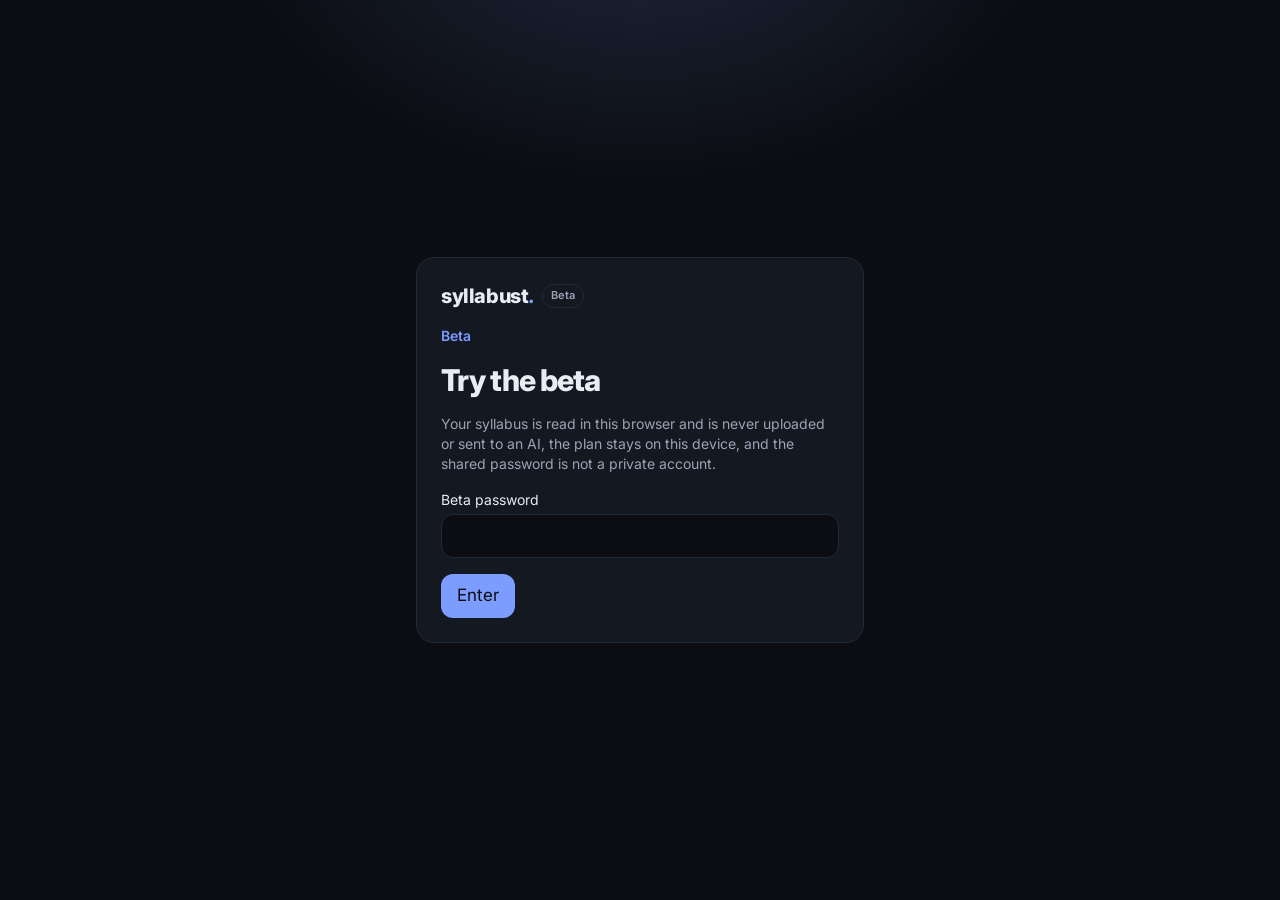
==== 404/index.html @ 686ffa6e "Publish the Syllabust closed beta static site for GitHub Pages. Co-authored-by: harrison <dharrisons" ====
<!DOCTYPE html><!--3p3TOF_spomkf5GnfITdK--><html lang="en"><head><meta charSet="utf-8"/><meta name="viewport" content="width=device-width, initial-scale=1"/><link rel="stylesheet" href="/_next/static/css/a7d17fdd803b7502.css" data-precedence="next"/><link rel="preload" as="script" fetchPriority="low" href="/_next/static/chunks/webpack-6605fc8e4b605589.js"/><script src="/_next/static/chunks/4bd1b696-c023c6e3521b1417.js" async=""></script><script src="/_next/static/chunks/255-0e5ac6cd71b0e266.js" async=""></script><script src="/_next/static/chunks/main-app-c542208b38217857.js" async=""></script><script src="/_next/static/chunks/909-d71f32b4d3955097.js" async=""></script><script src="/_next/static/chunks/619-ba102abea3e3d0e4.js" async=""></script><script src="/_next/static/chunks/app/layout-72de3bd70be0d8cb.js" async=""></script><meta name="robots" content="noindex"/><meta name="theme-color" content="#0b0d12"/><title>Syllabust</title><meta name="description" content="Your syllabus, without the overwhelm. Deadlines, study blocks, and office hours in one calm calendar."/><meta name="application-name" content="Syllabust"/><link rel="manifest" href="/manifest.webmanifest"/><meta name="robots" content="noindex, nofollow"/><meta name="mobile-web-app-capable" content="yes"/><meta name="apple-mobile-web-app-title" content="Syllabust"/><meta name="apple-mobile-web-app-status-bar-style" content="black-translucent"/><link rel="icon" href="/favicon.svg"/><link rel="apple-touch-icon" href="/icon-192.png"/><script src="/_next/static/chunks/polyfills-42372ed130431b0a.js" noModule=""></script></head><body class="antialiased"><div hidden=""><!--$--><!--/$--></div><div class="wrap py-16 text-muted">Loading…</div><script src="/_next/static/chunks/webpack-6605fc8e4b605589.js" id="_R_" async=""></script><script>(self.__next_f=self.__next_f||[]).push([0])</script><script>self.__next_f.push([1,"1:\"$Sreact.fragment\"\n2:I[7908,[\"909\",\"static/chunks/909-d71f32b4d3955097.js\",\"619\",\"static/chunks/619-ba102abea3e3d0e4.js\",\"177\",\"static/chunks/app/layout-72de3bd70be0d8cb.js\"],\"Gate\"]\n3:I[4348,[\"909\",\"static/chunks/909-d71f32b4d3955097.js\",\"619\",\"static/chunks/619-ba102abea3e3d0e4.js\",\"177\",\"static/chunks/app/layout-72de3bd70be0d8cb.js\"],\"Shell\"]\n4:I[9766,[],\"\"]\n5:I[8924,[],\"\"]\n6:I[717,[\"909\",\"static/chunks/909-d71f32b4d3955097.js\",\"619\",\"static/chunks/619-ba102abea3e3d0e4.js\",\"177\",\"static/chunks/app/layout-72de3bd70be0d8cb.js\"],\"ServiceWorker\"]\n7:I[4431,[],\"OutletBoundary\"]\n9:I[5278,[],\"AsyncMetadataOutlet\"]\nb:I[4431,[],\"ViewportBoundary\"]\nd:I[4431,[],\"MetadataBoundary\"]\ne:\"$Sreact.suspense\"\n10:I[7150,[],\"\"]\n:HL[\"/_next/static/css/a7d17fdd803b7502.css\",\"style\"]\n"])</script><script>self.__next_f.push([1,"0:{\"P\":null,\"b\":\"3p3TOF-spomkf5GnfITdK\",\"p\":\"\",\"c\":[\"\",\"_not-found\",\"\"],\"i\":false,\"f\":[[[\"\",{\"children\":[\"/_not-found\",{\"children\":[\"__PAGE__\",{}]}]},\"$undefined\",\"$undefined\",true],[\"\",[\"$\",\"$1\",\"c\",{\"children\":[[[\"$\",\"link\",\"0\",{\"rel\":\"stylesheet\",\"href\":\"/_next/static/css/a7d17fdd803b7502.css\",\"precedence\":\"next\",\"crossOrigin\":\"$undefined\",\"nonce\":\"$undefined\"}]],[\"$\",\"html\",null,{\"lang\":\"en\",\"children\":[\"$\",\"body\",null,{\"className\":\"antialiased\",\"children\":[[\"$\",\"$L2\",null,{\"children\":[\"$\",\"$L3\",null,{\"children\":[\"$\",\"$L4\",null,{\"parallelRouterKey\":\"children\",\"error\":\"$undefined\",\"errorStyles\":\"$undefined\",\"errorScripts\":\"$undefined\",\"template\":[\"$\",\"$L5\",null,{}],\"templateStyles\":\"$undefined\",\"templateScripts\":\"$undefined\",\"notFound\":\"$undefined\",\"forbidden\":\"$undefined\",\"unauthorized\":\"$undefined\"}]}]}],[\"$\",\"$L6\",null,{}]]}]}]]}],{\"children\":[\"/_not-found\",[\"$\",\"$1\",\"c\",{\"children\":[null,[\"$\",\"$L4\",null,{\"parallelRouterKey\":\"children\",\"error\":\"$undefined\",\"errorStyles\":\"$undefined\",\"errorScripts\":\"$undefined\",\"template\":[\"$\",\"$L5\",null,{}],\"templateStyles\":\"$undefined\",\"templateScripts\":\"$undefined\",\"notFound\":\"$undefined\",\"forbidden\":\"$undefined\",\"unauthorized\":\"$undefined\"}]]}],{\"children\":[\"__PAGE__\",[\"$\",\"$1\",\"c\",{\"children\":[[[\"$\",\"title\",null,{\"children\":\"404: This page could not be found.\"}],[\"$\",\"div\",null,{\"style\":{\"fontFamily\":\"system-ui,\\\"Segoe UI\\\",Roboto,Helvetica,Arial,sans-serif,\\\"Apple Color Emoji\\\",\\\"Segoe UI Emoji\\\"\",\"height\":\"100vh\",\"textAlign\":\"center\",\"display\":\"flex\",\"flexDirection\":\"column\",\"alignItems\":\"center\",\"justifyContent\":\"center\"},\"children\":[\"$\",\"div\",null,{\"children\":[[\"$\",\"style\",null,{\"dangerouslySetInnerHTML\":{\"__html\":\"body{color:#000;background:#fff;margin:0}.next-error-h1{border-right:1px solid rgba(0,0,0,.3)}@media (prefers-color-scheme:dark){body{color:#fff;background:#000}.next-error-h1{border-right:1px solid rgba(255,255,255,.3)}}\"}}],[\"$\",\"h1\",null,{\"className\":\"next-error-h1\",\"style\":{\"display\":\"inline-block\",\"margin\":\"0 20px 0 0\",\"padding\":\"0 23px 0 0\",\"fontSize\":24,\"fontWeight\":500,\"verticalAlign\":\"top\",\"lineHeight\":\"49px\"},\"children\":404}],[\"$\",\"div\",null,{\"style\":{\"display\":\"inline-block\"},\"children\":[\"$\",\"h2\",null,{\"style\":{\"fontSize\":14,\"fontWeight\":400,\"lineHeight\":\"49px\",\"margin\":0},\"children\":\"This page could not be found.\"}]}]]}]}]],null,[\"$\",\"$L7\",null,{\"children\":[\"$L8\",[\"$\",\"$L9\",null,{\"promise\":\"$@a\"}]]}]]}],{},null,false]},null,false]},null,false],[\"$\",\"$1\",\"h\",{\"children\":[[\"$\",\"meta\",null,{\"name\":\"robots\",\"content\":\"noindex\"}],[[\"$\",\"$Lb\",null,{\"children\":\"$Lc\"}],null],[\"$\",\"$Ld\",null,{\"children\":[\"$\",\"div\",null,{\"hidden\":true,\"children\":[\"$\",\"$e\",null,{\"fallback\":null,\"children\":\"$Lf\"}]}]}]]}],false]],\"m\":\"$undefined\",\"G\":[\"$10\",[]],\"s\":false,\"S\":true}\n"])</script><script>self.__next_f.push([1,"c:[[\"$\",\"meta\",\"0\",{\"charSet\":\"utf-8\"}],[\"$\",\"meta\",\"1\",{\"name\":\"viewport\",\"content\":\"width=device-width, initial-scale=1\"}],[\"$\",\"meta\",\"2\",{\"name\":\"theme-color\",\"content\":\"#0b0d12\"}]]\n8:null\n"])</script><script>self.__next_f.push([1,"11:I[622,[],\"IconMark\"]\n"])</script><script>self.__next_f.push([1,"a:{\"metadata\":[[\"$\",\"title\",\"0\",{\"children\":\"Syllabust\"}],[\"$\",\"meta\",\"1\",{\"name\":\"description\",\"content\":\"Your syllabus, without the overwhelm. Deadlines, study blocks, and office hours in one calm calendar.\"}],[\"$\",\"meta\",\"2\",{\"name\":\"application-name\",\"content\":\"Syllabust\"}],[\"$\",\"link\",\"3\",{\"rel\":\"manifest\",\"href\":\"/manifest.webmanifest\",\"crossOrigin\":\"$undefined\"}],[\"$\",\"meta\",\"4\",{\"name\":\"robots\",\"content\":\"noindex, nofollow\"}],[\"$\",\"meta\",\"5\",{\"name\":\"mobile-web-app-capable\",\"content\":\"yes\"}],[\"$\",\"meta\",\"6\",{\"name\":\"apple-mobile-web-app-title\",\"content\":\"Syllabust\"}],[\"$\",\"meta\",\"7\",{\"name\":\"apple-mobile-web-app-status-bar-style\",\"content\":\"black-translucent\"}],[\"$\",\"link\",\"8\",{\"rel\":\"icon\",\"href\":\"/favicon.svg\"}],[\"$\",\"link\",\"9\",{\"rel\":\"apple-touch-icon\",\"href\":\"/icon-192.png\"}],[\"$\",\"$L11\",\"10\",{}]],\"error\":null,\"digest\":\"$undefined\"}\n"])</script><script>self.__next_f.push([1,"f:\"$a:metadata\"\n"])</script></body></html>
---- _next/static/css/a7d17fdd803b7502.css ----
/*! tailwindcss v4.3.5 | MIT License | https://tailwindcss.com */@import "https://fonts.googleapis.com/css2?family=Inter:wght@400;500;600;700;800&display=swap";@layer properties{@supports (((-webkit-hyphens:none)) and (not (margin-trim:block))) or ((-moz-orient:inline) and (not (color:rgb(from red r g b)))){*,::backdrop,:after,:before{--tw-translate-x:0;--tw-translate-y:0;--tw-translate-z:0;--tw-rotate-x:initial;--tw-rotate-y:initial;--tw-rotate-z:initial;--tw-skew-x:initial;--tw-skew-y:initial;--tw-space-y-reverse:0;--tw-border-style:solid;--tw-leading:initial;--tw-font-weight:initial;--tw-tracking:initial;--tw-shadow:0 0 #0000;--tw-shadow-color:initial;--tw-shadow-alpha:100%;--tw-inset-shadow:0 0 #0000;--tw-inset-shadow-color:initial;--tw-inset-shadow-alpha:100%;--tw-ring-color:initial;--tw-ring-shadow:0 0 #0000;--tw-inset-ring-color:initial;--tw-inset-ring-shadow:0 0 #0000;--tw-ring-inset:initial;--tw-ring-offset-width:0px;--tw-ring-offset-color:#fff;--tw-ring-offset-shadow:0 0 #0000;--tw-outline-style:solid;--tw-backdrop-blur:initial;--tw-backdrop-brightness:initial;--tw-backdrop-contrast:initial;--tw-backdrop-grayscale:initial;--tw-backdrop-hue-rotate:initial;--tw-backdrop-invert:initial;--tw-backdrop-opacity:initial;--tw-backdrop-saturate:initial;--tw-backdrop-sepia:initial}}}@layer theme{:host,:root{--font-sans:Inter,system-ui,sans-serif;--font-mono:ui-monospace,SFMono-Regular,Menlo,Monaco,Consolas,"Liberation Mono","Courier New",monospace;--color-red-200:oklch(88.5% .062 18.334);--color-red-300:oklch(80.8% .114 19.571);--color-black:#000;--color-white:#fff;--spacing:.25rem;--container-md:28rem;--container-xl:36rem;--text-xs:.75rem;--text-xs--line-height:calc(1 / .75);--text-sm:.875rem;--text-sm--line-height:calc(1.25 / .875);--text-base:1rem;--text-base--line-height:calc(1.5 / 1);--text-lg:1.125rem;--text-lg--line-height:calc(1.75 / 1.125);--text-xl:1.25rem;--text-xl--line-height:calc(1.75 / 1.25);--text-2xl:1.5rem;--text-2xl--line-height:calc(2 / 1.5);--text-3xl:1.875rem;--text-3xl--line-height:calc(2.25 / 1.875);--font-weight-medium:500;--font-weight-semibold:600;--font-weight-bold:700;--font-weight-extrabold:800;--tracking-tight:-.025em;--tracking-wide:.025em;--leading-tight:1.25;--radius-md:.375rem;--radius-lg:.5rem;--radius-xl:.75rem;--default-transition-duration:.15s;--default-transition-timing-function:cubic-bezier(.4,0,.2,1);--default-font-family:var(--font-sans);--default-mono-font-family:var(--font-mono);--color-bg:#0b0d12;--color-panel:#141821;--color-line:#232a36;--color-foreground:#e8ecf3;--color-muted:#9aa4b5;--color-accent:#7c9cff;--color-accent-hover:#97b0ff;--color-light:#f6f7fb;--color-ink:#111}}@layer base{*,::backdrop,:after,:before{box-sizing:border-box;border:0 solid;margin:0;padding:0}::file-selector-button{box-sizing:border-box;border:0 solid;margin:0;padding:0}:host,html{-webkit-text-size-adjust:100%;tab-size:4;line-height:1.5;font-family:var(--default-font-family,-apple-system,BlinkMacSystemFont,"Segoe UI",Roboto,"Helvetica Neue","Noto Sans",Arial,sans-serif,"Apple Color Emoji","Segoe UI Emoji","Segoe UI Symbol","Noto Color Emoji");font-feature-settings:var(--default-font-feature-settings,normal);font-variation-settings:var(--default-font-variation-settings,normal);-webkit-tap-highlight-color:transparent}hr{height:0;color:inherit;border-top-width:1px}abbr:where([title]){-webkit-text-decoration:underline dotted;text-decoration:underline dotted}h1,h2,h3,h4,h5,h6{font-size:inherit;font-weight:inherit}a{-webkit-text-decoration:inherit;text-decoration:inherit}b,strong{font-weight:bolder}code,kbd,pre,samp{font-family:var(--default-mono-font-family,ui-monospace,SFMono-Regular,Menlo,Monaco,Consolas,"Liberation Mono","Courier New",monospace);font-feature-settings:var(--default-mono-font-feature-settings,normal);font-variation-settings:var(--default-mono-font-variation-settings,normal);font-size:1em}small{font-size:80%}sub,sup{vertical-align:baseline;font-size:75%;line-height:0;position:relative}sub{bottom:-.25em}sup{top:-.5em}table{text-indent:0;border-color:inherit;border-collapse:collapse}:-moz-focusring:where(:not(iframe)){outline:auto}progress{vertical-align:baseline}summary{display:list-item}menu,ol,ul{list-style:none}audio,canvas,embed,iframe,img,object,svg,video{vertical-align:middle;display:block}img,video{max-width:100%;height:auto}button,input,optgroup,select,textarea{font:inherit;font-feature-settings:inherit;font-variation-settings:inherit;letter-spacing:inherit;color:inherit;opacity:1;background-color:#0000;border-radius:0}::file-selector-button{font:inherit;font-feature-settings:inherit;font-variation-settings:inherit;letter-spacing:inherit;color:inherit;opacity:1;background-color:#0000;border-radius:0}:where(select:is([multiple],[size])) optgroup{font-weight:bolder}:where(select:is([multiple],[size])) optgroup option{padding-inline-start:20px}::file-selector-button{margin-inline-end:4px}::placeholder{opacity:1}@supports (not ((-webkit-appearance:-apple-pay-button))) or (contain-intrinsic-size:1px){::placeholder{color:currentColor}@supports (color:color-mix(in lab,red,red)){::placeholder{color:color-mix(in oklab,currentcolor 50%,transparent)}}}textarea{resize:vertical}::-webkit-search-decoration{-webkit-appearance:none}::-webkit-date-and-time-value{min-height:1lh;text-align:inherit}::-webkit-datetime-edit{display:inline-flex}::-webkit-datetime-edit-fields-wrapper{padding:0}::-webkit-datetime-edit,::-webkit-datetime-edit-year-field{padding-block:0}::-webkit-datetime-edit-day-field,::-webkit-datetime-edit-month-field{padding-block:0}::-webkit-datetime-edit-hour-field,::-webkit-datetime-edit-minute-field{padding-block:0}::-webkit-datetime-edit-millisecond-field,::-webkit-datetime-edit-second-field{padding-block:0}::-webkit-datetime-edit-meridiem-field{padding-block:0}::-webkit-calendar-picker-indicator{line-height:1}:-moz-ui-invalid{box-shadow:none}button,input:where([type=button],[type=reset],[type=submit]){appearance:button}::file-selector-button{appearance:button}::-webkit-inner-spin-button,::-webkit-outer-spin-button{height:auto}[hidden]:where(:not([hidden=until-found])){display:none!important}body>*{z-index:1;position:relative}a{color:inherit}}@layer components;@layer utilities{.pointer-events-none{pointer-events:none}.sr-only{clip-path:inset(50%);white-space:nowrap;border-width:0;width:1px;height:1px;margin:-1px;padding:0;overflow:hidden}.absolute,.sr-only{position:absolute}.fixed{position:fixed}.relative{position:relative}.inset-0{inset:0}.inset-x-0{inset-inline:0}.inset-x-1{inset-inline:var(--spacing)}.top-1\/2{top:50%}.bottom-0{bottom:0}.left-1\/2{left:50%}.z-30{z-index:30}.z-40{z-index:40}.z-50{z-index:50}.mx-auto{margin-inline:auto}.mt-1{margin-top:var(--spacing)}.mt-2{margin-top:calc(var(--spacing) * 2)}.mt-3{margin-top:calc(var(--spacing) * 3)}.mt-4{margin-top:calc(var(--spacing) * 4)}.mt-5{margin-top:calc(var(--spacing) * 5)}.mt-8{margin-top:calc(var(--spacing) * 8)}.mt-14{margin-top:calc(var(--spacing) * 14)}.mb-1{margin-bottom:var(--spacing)}.mb-1\.5{margin-bottom:calc(var(--spacing) * 1.5)}.mb-3{margin-bottom:calc(var(--spacing) * 3)}.mb-6{margin-bottom:calc(var(--spacing) * 6)}.ml-auto{margin-left:auto}.block{display:block}.contents{display:contents}.flex{display:flex}.grid{display:grid}.hidden{display:none}.inline-block{display:inline-block}.inline-flex{display:inline-flex}.table{display:table}.h-1\.5{height:calc(var(--spacing) * 1.5)}.h-2\.5{height:calc(var(--spacing) * 2.5)}.h-5{height:calc(var(--spacing) * 5)}.h-6{height:calc(var(--spacing) * 6)}.h-9{height:calc(var(--spacing) * 9)}.h-10{height:calc(var(--spacing) * 10)}.h-11{height:calc(var(--spacing) * 11)}.h-12{height:calc(var(--spacing) * 12)}.h-64{height:calc(var(--spacing) * 64)}.min-h-16{min-height:calc(var(--spacing) * 16)}.min-h-28{min-height:calc(var(--spacing) * 28)}.min-h-screen{min-height:100vh}.w-1\.5{width:calc(var(--spacing) * 1.5)}.w-2\.5{width:calc(var(--spacing) * 2.5)}.w-5{width:calc(var(--spacing) * 5)}.w-10{width:calc(var(--spacing) * 10)}.w-11{width:calc(var(--spacing) * 11)}.w-\[min\(520px\,calc\(100\%-32px\)\)\]{width:min(520px,100% - 32px)}.w-full{width:100%}.max-w-\[620px\]{max-width:620px}.max-w-\[820px\]{max-width:820px}.max-w-md{max-width:var(--container-md)}.max-w-xl{max-width:var(--container-xl)}.min-w-0{min-width:0}.min-w-36{min-width:calc(var(--spacing) * 36)}.min-w-\[140px\]{min-width:140px}.min-w-\[150px\]{min-width:150px}.flex-1{flex:1}.shrink-0{flex-shrink:0}.-translate-x-1\/2{--tw-translate-x:calc(calc(1 / 2 * 100%) * -1)}.-translate-x-1\/2,.translate-x-0\.5{translate:var(--tw-translate-x) var(--tw-translate-y)}.translate-x-0\.5{--tw-translate-x:calc(var(--spacing) * .5)}.-translate-y-1\/2{--tw-translate-y:calc(calc(1 / 2 * 100%) * -1);translate:var(--tw-translate-x) var(--tw-translate-y)}.transform{transform:var(--tw-rotate-x, ) var(--tw-rotate-y, ) var(--tw-rotate-z, ) var(--tw-skew-x, ) var(--tw-skew-y, )}.cursor-pointer{cursor:pointer}.list-disc{list-style-type:disc}.grid-cols-2{grid-template-columns:repeat(2,minmax(0,1fr))}.grid-cols-4{grid-template-columns:repeat(4,minmax(0,1fr))}.grid-cols-7{grid-template-columns:repeat(7,minmax(0,1fr))}.flex-col{flex-direction:column}.flex-wrap{flex-wrap:wrap}.items-center{align-items:center}.items-end{align-items:flex-end}.items-start{align-items:flex-start}.justify-between{justify-content:space-between}.justify-center{justify-content:center}.gap-1{gap:var(--spacing)}.gap-1\.5{gap:calc(var(--spacing) * 1.5)}.gap-2{gap:calc(var(--spacing) * 2)}.gap-3{gap:calc(var(--spacing) * 3)}.gap-4{gap:calc(var(--spacing) * 4)}.gap-6{gap:calc(var(--spacing) * 6)}:where(.space-y-1>:not(:last-child)){--tw-space-y-reverse:0;margin-block-start:calc(var(--spacing) * var(--tw-space-y-reverse));margin-block-end:calc(var(--spacing) * calc(1 - var(--tw-space-y-reverse)))}:where(.space-y-2>:not(:last-child)){--tw-space-y-reverse:0;margin-block-start:calc(calc(var(--spacing) * 2) * var(--tw-space-y-reverse));margin-block-end:calc(calc(var(--spacing) * 2) * calc(1 - var(--tw-space-y-reverse)))}:where(.space-y-3>:not(:last-child)){--tw-space-y-reverse:0;margin-block-start:calc(calc(var(--spacing) * 3) * var(--tw-space-y-reverse));margin-block-end:calc(calc(var(--spacing) * 3) * calc(1 - var(--tw-space-y-reverse)))}:where(.space-y-4>:not(:last-child)){--tw-space-y-reverse:0;margin-block-start:calc(calc(var(--spacing) * 4) * var(--tw-space-y-reverse));margin-block-end:calc(calc(var(--spacing) * 4) * calc(1 - var(--tw-space-y-reverse)))}:where(.space-y-5>:not(:last-child)){--tw-space-y-reverse:0;margin-block-start:calc(calc(var(--spacing) * 5) * var(--tw-space-y-reverse));margin-block-end:calc(calc(var(--spacing) * 5) * calc(1 - var(--tw-space-y-reverse)))}.truncate{text-overflow:ellipsis;white-space:nowrap}.overflow-hidden,.truncate{overflow:hidden}.overflow-x-auto{overflow-x:auto}.rounded{border-radius:.25rem}.rounded-\[18px\]{border-radius:18px}.rounded-full{border-radius:2147483647px}.rounded-lg{border-radius:var(--radius-lg)}.rounded-md{border-radius:var(--radius-md)}.rounded-xl{border-radius:var(--radius-xl)}.border{border-style:var(--tw-border-style);border-width:1px}.border-t{border-top-style:var(--tw-border-style);border-top-width:1px}.border-dashed{--tw-border-style:dashed;border-style:dashed}.border-accent{border-color:var(--color-accent)}.border-accent\/30{border-color:#7c9cff4d}@supports (color:color-mix(in lab,red,red)){.border-accent\/30{border-color:color-mix(in oklab,var(--color-accent) 30%,transparent)}}.border-accent\/40{border-color:#7c9cff66}@supports (color:color-mix(in lab,red,red)){.border-accent\/40{border-color:color-mix(in oklab,var(--color-accent) 40%,transparent)}}.border-ink{border-color:var(--color-ink)}.border-ink\/15{border-color:#11111126}@supports (color:color-mix(in lab,red,red)){.border-ink\/15{border-color:color-mix(in oklab,var(--color-ink) 15%,transparent)}}.border-ink\/20{border-color:#1113}@supports (color:color-mix(in lab,red,red)){.border-ink\/20{border-color:color-mix(in oklab,var(--color-ink) 20%,transparent)}}.border-line{border-color:var(--color-line)}.border-transparent{border-color:#0000}.bg-accent{background-color:var(--color-accent)}.bg-accent\/10{background-color:#7c9cff1a}@supports (color:color-mix(in lab,red,red)){.bg-accent\/10{background-color:color-mix(in oklab,var(--color-accent) 10%,transparent)}}.bg-bg{background-color:var(--color-bg)}.bg-bg\/40{background-color:#0b0d1266}@supports (color:color-mix(in lab,red,red)){.bg-bg\/40{background-color:color-mix(in oklab,var(--color-bg) 40%,transparent)}}.bg-bg\/50{background-color:#0b0d1280}@supports (color:color-mix(in lab,red,red)){.bg-bg\/50{background-color:color-mix(in oklab,var(--color-bg) 50%,transparent)}}.bg-bg\/95{background-color:#0b0d12f2}@supports (color:color-mix(in lab,red,red)){.bg-bg\/95{background-color:color-mix(in oklab,var(--color-bg) 95%,transparent)}}.bg-black\/60{background-color:#0009}@supports (color:color-mix(in lab,red,red)){.bg-black\/60{background-color:color-mix(in oklab,var(--color-black) 60%,transparent)}}.bg-foreground{background-color:var(--color-foreground)}.bg-ink{background-color:var(--color-ink)}.bg-light{background-color:var(--color-light)}.bg-panel{background-color:var(--color-panel)}.bg-transparent{background-color:#0000}.bg-\[linear-gradient\(135deg\,rgba\(124\,156\,255\,\.12\)\,rgba\(124\,156\,255\,\.03\)\)\]{background-image:linear-gradient(135deg,#7c9cff1f,#7c9cff08)}.bg-\[linear-gradient\(135deg\,rgba\(124\,156\,255\,\.14\)\,rgba\(124\,156\,255\,\.03\)\)\]{background-image:linear-gradient(135deg,#7c9cff24,#7c9cff08)}.p-1{padding:var(--spacing)}.p-2{padding:calc(var(--spacing) * 2)}.p-3{padding:calc(var(--spacing) * 3)}.p-4{padding:calc(var(--spacing) * 4)}.p-5{padding:calc(var(--spacing) * 5)}.p-6{padding:calc(var(--spacing) * 6)}.p-7{padding:calc(var(--spacing) * 7)}.px-1{padding-inline:var(--spacing)}.px-2{padding-inline:calc(var(--spacing) * 2)}.px-3{padding-inline:calc(var(--spacing) * 3)}.px-3\.5{padding-inline:calc(var(--spacing) * 3.5)}.px-4{padding-inline:calc(var(--spacing) * 4)}.px-5{padding-inline:calc(var(--spacing) * 5)}.px-7{padding-inline:calc(var(--spacing) * 7)}.py-0\.5{padding-block:calc(var(--spacing) * .5)}.py-1{padding-block:var(--spacing)}.py-1\.5{padding-block:calc(var(--spacing) * 1.5)}.py-2{padding-block:calc(var(--spacing) * 2)}.py-3{padding-block:calc(var(--spacing) * 3)}.py-10{padding-block:calc(var(--spacing) * 10)}.py-16{padding-block:calc(var(--spacing) * 16)}.py-\[22px\]{padding-block:22px}.pt-3{padding-top:calc(var(--spacing) * 3)}.pt-8{padding-top:calc(var(--spacing) * 8)}.pb-2{padding-bottom:calc(var(--spacing) * 2)}.pb-8{padding-bottom:calc(var(--spacing) * 8)}.pb-10{padding-bottom:calc(var(--spacing) * 10)}.pb-36{padding-bottom:calc(var(--spacing) * 36)}.pb-\[env\(safe-area-inset-bottom\)\]{padding-bottom:env(safe-area-inset-bottom)}.pl-5{padding-left:calc(var(--spacing) * 5)}.text-center{text-align:center}.text-left{text-align:left}.text-2xl{font-size:var(--text-2xl);line-height:var(--tw-leading,var(--text-2xl--line-height))}.text-3xl{font-size:var(--text-3xl);line-height:var(--tw-leading,var(--text-3xl--line-height))}.text-base{font-size:var(--text-base);line-height:var(--tw-leading,var(--text-base--line-height))}.text-lg{font-size:var(--text-lg);line-height:var(--tw-leading,var(--text-lg--line-height))}.text-sm{font-size:var(--text-sm);line-height:var(--tw-leading,var(--text-sm--line-height))}.text-xl{font-size:var(--text-xl);line-height:var(--tw-leading,var(--text-xl--line-height))}.text-xs{font-size:var(--text-xs);line-height:var(--tw-leading,var(--text-xs--line-height))}.text-\[10px\]{font-size:10px}.text-\[11px\]{font-size:11px}.text-\[13px\]{font-size:13px}.text-\[15px\]{font-size:15px}.text-\[19px\]{font-size:19px}.text-\[clamp\(17px\,2\.2vw\,20px\)\]{font-size:clamp(17px,2.2vw,20px)}.text-\[clamp\(40px\,8vw\,72px\)\]{font-size:clamp(40px,8vw,72px)}.leading-\[1\.05\]{--tw-leading:1.05;line-height:1.05}.leading-tight{--tw-leading:var(--leading-tight);line-height:var(--leading-tight)}.font-bold{--tw-font-weight:var(--font-weight-bold);font-weight:var(--font-weight-bold)}.font-extrabold{--tw-font-weight:var(--font-weight-extrabold);font-weight:var(--font-weight-extrabold)}.font-medium{--tw-font-weight:var(--font-weight-medium);font-weight:var(--font-weight-medium)}.font-semibold{--tw-font-weight:var(--font-weight-semibold);font-weight:var(--font-weight-semibold)}.tracking-\[-0\.01em\]{--tw-tracking:-.01em;letter-spacing:-.01em}.tracking-\[-0\.02em\]{--tw-tracking:-.02em;letter-spacing:-.02em}.tracking-\[-0\.03em\]{--tw-tracking:-.03em;letter-spacing:-.03em}.tracking-\[-0\.035em\]{--tw-tracking:-.035em;letter-spacing:-.035em}.tracking-tight{--tw-tracking:var(--tracking-tight);letter-spacing:var(--tracking-tight)}.tracking-wide{--tw-tracking:var(--tracking-wide);letter-spacing:var(--tracking-wide)}.whitespace-nowrap{white-space:nowrap}.text-accent{color:var(--color-accent)}.text-bg{color:var(--color-bg)}.text-foreground{color:var(--color-foreground)}.text-ink{color:var(--color-ink)}.text-ink\/70{color:#111111b3}@supports (color:color-mix(in lab,red,red)){.text-ink\/70{color:color-mix(in oklab,var(--color-ink) 70%,transparent)}}.text-light{color:var(--color-light)}.text-muted{color:var(--color-muted)}.text-red-300{color:var(--color-red-300)}.uppercase{text-transform:uppercase}.antialiased{-webkit-font-smoothing:antialiased;-moz-osx-font-smoothing:grayscale}.opacity-70{opacity:.7}.shadow-\[0_8px_30px_rgba\(124\,156\,255\,\.25\)\]{--tw-shadow:0 8px 30px var(--tw-shadow-color,#7c9cff40)}.shadow-\[0_20px_80px_rgba\(0\,0\,0\,\.45\)\],.shadow-\[0_8px_30px_rgba\(124\,156\,255\,\.25\)\]{box-shadow:var(--tw-inset-shadow),var(--tw-inset-ring-shadow),var(--tw-ring-offset-shadow),var(--tw-ring-shadow),var(--tw-shadow)}.shadow-\[0_20px_80px_rgba\(0\,0\,0\,\.45\)\]{--tw-shadow:0 20px 80px var(--tw-shadow-color,#00000073)}.ring{--tw-ring-shadow:var(--tw-ring-inset, ) 0 0 0 calc(1px + var(--tw-ring-offset-width)) var(--tw-ring-color,currentcolor);box-shadow:var(--tw-inset-shadow),var(--tw-inset-ring-shadow),var(--tw-ring-offset-shadow),var(--tw-ring-shadow),var(--tw-shadow)}.outline{outline-style:var(--tw-outline-style);outline-width:1px}.backdrop-blur{--tw-backdrop-blur:blur(8px);-webkit-backdrop-filter:var(--tw-backdrop-blur, ) var(--tw-backdrop-brightness, ) var(--tw-backdrop-contrast, ) var(--tw-backdrop-grayscale, ) var(--tw-backdrop-hue-rotate, ) var(--tw-backdrop-invert, ) var(--tw-backdrop-opacity, ) var(--tw-backdrop-saturate, ) var(--tw-backdrop-sepia, );backdrop-filter:var(--tw-backdrop-blur, ) var(--tw-backdrop-brightness, ) var(--tw-backdrop-contrast, ) var(--tw-backdrop-grayscale, ) var(--tw-backdrop-hue-rotate, ) var(--tw-backdrop-invert, ) var(--tw-backdrop-opacity, ) var(--tw-backdrop-saturate, ) var(--tw-backdrop-sepia, )}.transition{transition-property:color,background-color,border-color,outline-color,text-decoration-color,fill,stroke,--tw-gradient-from,--tw-gradient-via,--tw-gradient-to,opacity,box-shadow,transform,translate,scale,rotate,filter,-webkit-backdrop-filter,backdrop-filter,display,content-visibility,overlay,pointer-events;transition-timing-function:var(--tw-ease,var(--default-transition-timing-function));transition-duration:var(--tw-duration,var(--default-transition-duration))}.outline-none{--tw-outline-style:none;outline-style:none}.placeholder\:text-muted\/80::placeholder{color:#9aa4b5cc}@supports (color:color-mix(in lab,red,red)){.placeholder\:text-muted\/80::placeholder{color:color-mix(in oklab,var(--color-muted) 80%,transparent)}}@media (hover:hover){.hover\:border-line:hover{border-color:var(--color-line)}.hover\:border-red-300\/40:hover{border-color:#ffa3a366}@supports (color:color-mix(in lab,red,red)){.hover\:border-red-300\/40:hover{border-color:color-mix(in oklab,var(--color-red-300) 40%,transparent)}}.hover\:bg-accent-hover:hover{background-color:var(--color-accent-hover)}.hover\:bg-panel:hover{background-color:var(--color-panel)}.hover\:bg-white:hover{background-color:var(--color-white)}.hover\:text-foreground:hover{color:var(--color-foreground)}.hover\:text-red-200:hover{color:var(--color-red-200)}}.focus-visible\:ring-2:focus-visible{--tw-ring-shadow:var(--tw-ring-inset, ) 0 0 0 calc(2px + var(--tw-ring-offset-width)) var(--tw-ring-color,currentcolor);box-shadow:var(--tw-inset-shadow),var(--tw-inset-ring-shadow),var(--tw-ring-offset-shadow),var(--tw-ring-shadow),var(--tw-shadow)}.focus-visible\:ring-accent\/60:focus-visible{--tw-ring-color:#7c9cff99}@supports (color:color-mix(in lab,red,red)){.focus-visible\:ring-accent\/60:focus-visible{--tw-ring-color:color-mix(in oklab,var(--color-accent) 60%,transparent)}}.focus-visible\:ring-accent\/70:focus-visible{--tw-ring-color:#7c9cffb3}@supports (color:color-mix(in lab,red,red)){.focus-visible\:ring-accent\/70:focus-visible{--tw-ring-color:color-mix(in oklab,var(--color-accent) 70%,transparent)}}.focus-visible\:outline-none:focus-visible{--tw-outline-style:none;outline-style:none}.disabled\:pointer-events-none:disabled{pointer-events:none}.disabled\:opacity-50:disabled{opacity:.5}.data-\[state\=active\]\:bg-panel[data-state=active]{background-color:var(--color-panel)}.data-\[state\=active\]\:text-foreground[data-state=active]{color:var(--color-foreground)}.data-\[state\=checked\]\:translate-x-5[data-state=checked]{--tw-translate-x:calc(var(--spacing) * 5);translate:var(--tw-translate-x) var(--tw-translate-y)}.data-\[state\=checked\]\:bg-accent[data-state=checked]{background-color:var(--color-accent)}.data-\[state\=checked\]\:bg-bg[data-state=checked]{background-color:var(--color-bg)}@media (min-width:40rem){.sm\:block{display:block}.sm\:hidden{display:none}.sm\:inline{display:inline}.sm\:h-auto{height:auto}.sm\:min-h-24{min-height:calc(var(--spacing) * 24)}.sm\:w-auto{width:auto}.sm\:grid-cols-2{grid-template-columns:repeat(2,minmax(0,1fr))}:where(.sm\:space-y-1>:not(:last-child)){--tw-space-y-reverse:0;margin-block-start:calc(var(--spacing) * var(--tw-space-y-reverse));margin-block-end:calc(var(--spacing) * calc(1 - var(--tw-space-y-reverse)))}.sm\:truncate{text-overflow:ellipsis;white-space:nowrap;overflow:hidden}.sm\:rounded{border-radius:.25rem}.sm\:p-1\.5{padding:calc(var(--spacing) * 1.5)}.sm\:px-1{padding-inline:var(--spacing)}.sm\:text-xs{font-size:var(--text-xs);line-height:var(--tw-leading,var(--text-xs--line-height))}.sm\:text-\[11px\]{font-size:11px}.sm\:text-ink{color:var(--color-ink)}}@media (min-width:48rem){.md\:flex{display:flex}.md\:hidden{display:none}.md\:inline-flex{display:inline-flex}.md\:grid-cols-2{grid-template-columns:repeat(2,minmax(0,1fr))}.md\:grid-cols-3{grid-template-columns:repeat(3,minmax(0,1fr))}.md\:p-4{padding:calc(var(--spacing) * 4)}.md\:p-6{padding:calc(var(--spacing) * 6)}.md\:pb-16{padding-bottom:calc(var(--spacing) * 16)}}@media (min-width:64rem){.lg\:grid-cols-\[1\.2fr_\.8fr\]{grid-template-columns:1.2fr .8fr}.lg\:grid-cols-\[1\.4fr_\.8fr\]{grid-template-columns:1.4fr .8fr}}}*{box-sizing:border-box}body,html{min-height:100%}body{color:#e8ecf3;font-family:var(--font-sans);-webkit-font-smoothing:antialiased;background:#0b0d12;margin:0;font-size:17px;line-height:1.6}body:before{content:"";pointer-events:none;z-index:0;background:radial-gradient(600px 400px at 50% -10%,#7c9cff2e,#0000 70%);position:fixed;inset:0}::selection{background:#7c9cff59}button,input,select,textarea{font:inherit}.wrap{max-width:1080px;margin:0 auto;padding-left:22px;padding-right:22px}@property --tw-translate-x{syntax:"*";inherits:false;initial-value:0}@property --tw-translate-y{syntax:"*";inherits:false;initial-value:0}@property --tw-translate-z{syntax:"*";inherits:false;initial-value:0}@property --tw-rotate-x{syntax:"*";inherits:false}@property --tw-rotate-y{syntax:"*";inherits:false}@property --tw-rotate-z{syntax:"*";inherits:false}@property --tw-skew-x{syntax:"*";inherits:false}@property --tw-skew-y{syntax:"*";inherits:false}@property --tw-space-y-reverse{syntax:"*";inherits:false;initial-value:0}@property --tw-border-style{syntax:"*";inherits:false;initial-value:solid}@property --tw-leading{syntax:"*";inherits:false}@property --tw-font-weight{syntax:"*";inherits:false}@property --tw-tracking{syntax:"*";inherits:false}@property --tw-shadow{syntax:"*";inherits:false;initial-value:0 0 #0000}@property --tw-shadow-color{syntax:"*";inherits:false}@property --tw-shadow-alpha{syntax:"<percentage>";inherits:false;initial-value:100%}@property --tw-inset-shadow{syntax:"*";inherits:false;initial-value:0 0 #0000}@property --tw-inset-shadow-color{syntax:"*";inherits:false}@property --tw-inset-shadow-alpha{syntax:"<percentage>";inherits:false;initial-value:100%}@property --tw-ring-color{syntax:"*";inherits:false}@property --tw-ring-shadow{syntax:"*";inherits:false;initial-value:0 0 #0000}@property --tw-inset-ring-color{syntax:"*";inherits:false}@property --tw-inset-ring-shadow{syntax:"*";inherits:false;initial-value:0 0 #0000}@property --tw-ring-inset{syntax:"*";inherits:false}@property --tw-ring-offset-width{syntax:"<length>";inherits:false;initial-value:0}@property --tw-ring-offset-color{syntax:"*";inherits:false;initial-value:#fff}@property --tw-ring-offset-shadow{syntax:"*";inherits:false;initial-value:0 0 #0000}@property --tw-outline-style{syntax:"*";inherits:false;initial-value:solid}@property --tw-backdrop-blur{syntax:"*";inherits:false}@property --tw-backdrop-brightness{syntax:"*";inherits:false}@property --tw-backdrop-contrast{syntax:"*";inherits:false}@property --tw-backdrop-grayscale{syntax:"*";inherits:false}@property --tw-backdrop-hue-rotate{syntax:"*";inherits:false}@property --tw-backdrop-invert{syntax:"*";inherits:false}@property --tw-backdrop-opacity{syntax:"*";inherits:false}@property --tw-backdrop-saturate{syntax:"*";inherits:false}@property --tw-backdrop-sepia{syntax:"*";inherits:false}
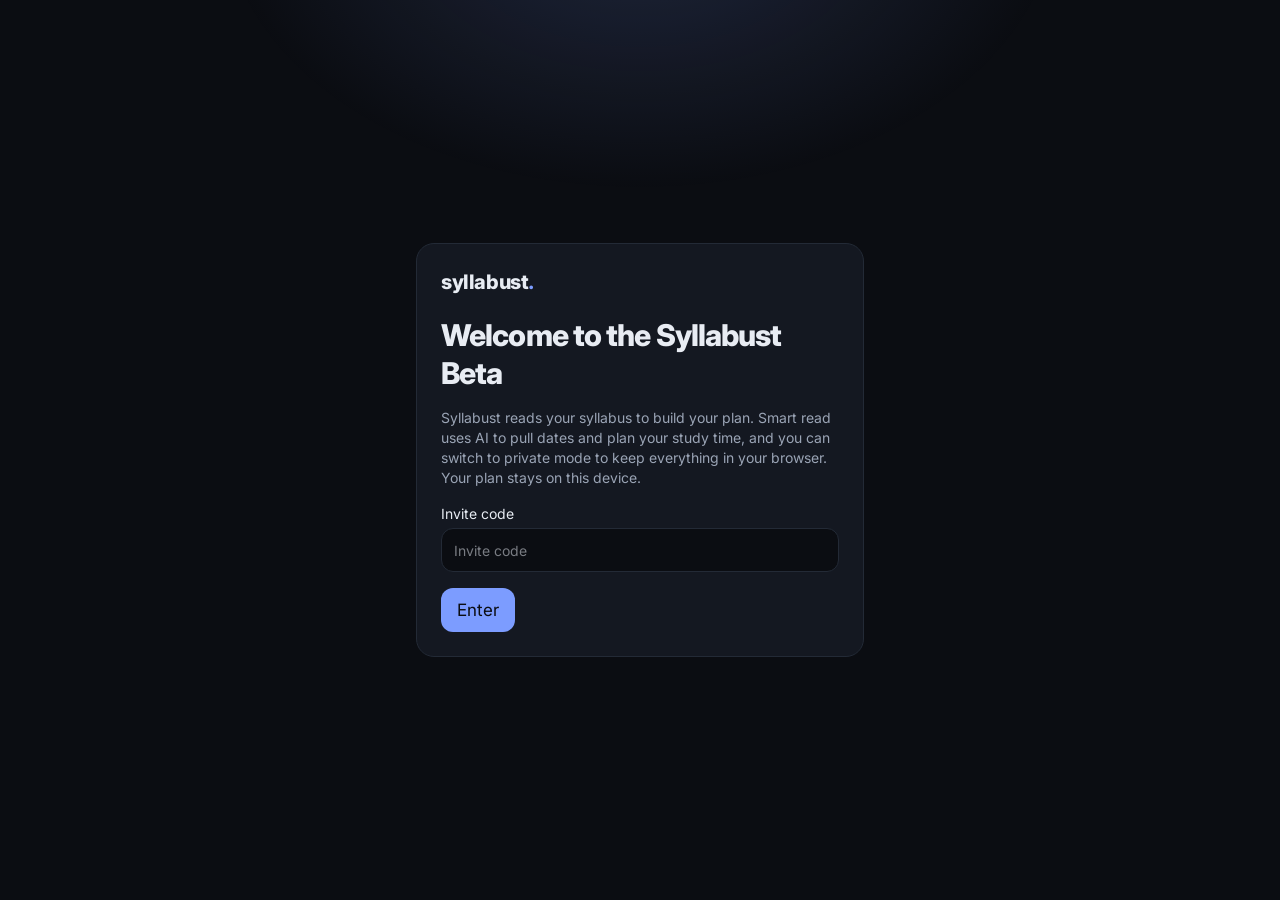
==== commit be84ec41: "Publish the Syllabust Smart read static build to GitHub Pages Co-authored-by: harrison <dharrisonshi" ====
--- a/404/index.html
+++ b/404/index.html
@@ -1 +1 @@
-<!DOCTYPE html><!--3p3TOF_spomkf5GnfITdK--><html lang="en"><head><meta charSet="utf-8"/><meta name="viewport" content="width=device-width, initial-scale=1"/><link rel="stylesheet" href="/_next/static/css/a7d17fdd803b7502.css" data-precedence="next"/><link rel="preload" as="script" fetchPriority="low" href="/_next/static/chunks/webpack-6605fc8e4b605589.js"/><script src="/_next/static/chunks/4bd1b696-c023c6e3521b1417.js" async=""></script><script src="/_next/static/chunks/255-0e5ac6cd71b0e266.js" async=""></script><script src="/_next/static/chunks/main-app-c542208b38217857.js" async=""></script><script src="/_next/static/chunks/909-d71f32b4d3955097.js" async=""></script><script src="/_next/static/chunks/619-ba102abea3e3d0e4.js" async=""></script><script src="/_next/static/chunks/app/layout-72de3bd70be0d8cb.js" async=""></script><meta name="robots" content="noindex"/><meta name="theme-color" content="#0b0d12"/><title>Syllabust</title><meta name="description" content="Your syllabus, without the overwhelm. Deadlines, study blocks, and office hours in one calm calendar."/><meta name="application-name" content="Syllabust"/><link rel="manifest" href="/manifest.webmanifest"/><meta name="robots" content="noindex, nofollow"/><meta name="mobile-web-app-capable" content="yes"/><meta name="apple-mobile-web-app-title" content="Syllabust"/><meta name="apple-mobile-web-app-status-bar-style" content="black-translucent"/><link rel="icon" href="/favicon.svg"/><link rel="apple-touch-icon" href="/icon-192.png"/><script src="/_next/static/chunks/polyfills-42372ed130431b0a.js" noModule=""></script></head><body class="antialiased"><div hidden=""><!--$--><!--/$--></div><div class="wrap py-16 text-muted">Loading…</div><script src="/_next/static/chunks/webpack-6605fc8e4b605589.js" id="_R_" async=""></script><script>(self.__next_f=self.__next_f||[]).push([0])</script><script>self.__next_f.push([1,"1:\"$Sreact.fragment\"\n2:I[7908,[\"909\",\"static/chunks/909-d71f32b4d3955097.js\",\"619\",\"static/chunks/619-ba102abea3e3d0e4.js\",\"177\",\"static/chunks/app/layout-72de3bd70be0d8cb.js\"],\"Gate\"]\n3:I[4348,[\"909\",\"static/chunks/909-d71f32b4d3955097.js\",\"619\",\"static/chunks/619-ba102abea3e3d0e4.js\",\"177\",\"static/chunks/app/layout-72de3bd70be0d8cb.js\"],\"Shell\"]\n4:I[9766,[],\"\"]\n5:I[8924,[],\"\"]\n6:I[717,[\"909\",\"static/chunks/909-d71f32b4d3955097.js\",\"619\",\"static/chunks/619-ba102abea3e3d0e4.js\",\"177\",\"static/chunks/app/layout-72de3bd70be0d8cb.js\"],\"ServiceWorker\"]\n7:I[4431,[],\"OutletBoundary\"]\n9:I[5278,[],\"AsyncMetadataOutlet\"]\nb:I[4431,[],\"ViewportBoundary\"]\nd:I[4431,[],\"MetadataBoundary\"]\ne:\"$Sreact.suspense\"\n10:I[7150,[],\"\"]\n:HL[\"/_next/static/css/a7d17fdd803b7502.css\",\"style\"]\n"])</script><script>self.__next_f.push([1,"0:{\"P\":null,\"b\":\"3p3TOF-spomkf5GnfITdK\",\"p\":\"\",\"c\":[\"\",\"_not-found\",\"\"],\"i\":false,\"f\":[[[\"\",{\"children\":[\"/_not-found\",{\"children\":[\"__PAGE__\",{}]}]},\"$undefined\",\"$undefined\",true],[\"\",[\"$\",\"$1\",\"c\",{\"children\":[[[\"$\",\"link\",\"0\",{\"rel\":\"stylesheet\",\"href\":\"/_next/static/css/a7d17fdd803b7502.css\",\"precedence\":\"next\",\"crossOrigin\":\"$undefined\",\"nonce\":\"$undefined\"}]],[\"$\",\"html\",null,{\"lang\":\"en\",\"children\":[\"$\",\"body\",null,{\"className\":\"antialiased\",\"children\":[[\"$\",\"$L2\",null,{\"children\":[\"$\",\"$L3\",null,{\"children\":[\"$\",\"$L4\",null,{\"parallelRouterKey\":\"children\",\"error\":\"$undefined\",\"errorStyles\":\"$undefined\",\"errorScripts\":\"$undefined\",\"template\":[\"$\",\"$L5\",null,{}],\"templateStyles\":\"$undefined\",\"templateScripts\":\"$undefined\",\"notFound\":\"$undefined\",\"forbidden\":\"$undefined\",\"unauthorized\":\"$undefined\"}]}]}],[\"$\",\"$L6\",null,{}]]}]}]]}],{\"children\":[\"/_not-found\",[\"$\",\"$1\",\"c\",{\"children\":[null,[\"$\",\"$L4\",null,{\"parallelRouterKey\":\"children\",\"error\":\"$undefined\",\"errorStyles\":\"$undefined\",\"errorScripts\":\"$undefined\",\"template\":[\"$\",\"$L5\",null,{}],\"templateStyles\":\"$undefined\",\"templateScripts\":\"$undefined\",\"notFound\":\"$undefined\",\"forbidden\":\"$undefined\",\"unauthorized\":\"$undefined\"}]]}],{\"children\":[\"__PAGE__\",[\"$\",\"$1\",\"c\",{\"children\":[[[\"$\",\"title\",null,{\"children\":\"404: This page could not be found.\"}],[\"$\",\"div\",null,{\"style\":{\"fontFamily\":\"system-ui,\\\"Segoe UI\\\",Roboto,Helvetica,Arial,sans-serif,\\\"Apple Color Emoji\\\",\\\"Segoe UI Emoji\\\"\",\"height\":\"100vh\",\"textAlign\":\"center\",\"display\":\"flex\",\"flexDirection\":\"column\",\"alignItems\":\"center\",\"justifyContent\":\"center\"},\"children\":[\"$\",\"div\",null,{\"children\":[[\"$\",\"style\",null,{\"dangerouslySetInnerHTML\":{\"__html\":\"body{color:#000;background:#fff;margin:0}.next-error-h1{border-right:1px solid rgba(0,0,0,.3)}@media (prefers-color-scheme:dark){body{color:#fff;background:#000}.next-error-h1{border-right:1px solid rgba(255,255,255,.3)}}\"}}],[\"$\",\"h1\",null,{\"className\":\"next-error-h1\",\"style\":{\"display\":\"inline-block\",\"margin\":\"0 20px 0 0\",\"padding\":\"0 23px 0 0\",\"fontSize\":24,\"fontWeight\":500,\"verticalAlign\":\"top\",\"lineHeight\":\"49px\"},\"children\":404}],[\"$\",\"div\",null,{\"style\":{\"display\":\"inline-block\"},\"children\":[\"$\",\"h2\",null,{\"style\":{\"fontSize\":14,\"fontWeight\":400,\"lineHeight\":\"49px\",\"margin\":0},\"children\":\"This page could not be found.\"}]}]]}]}]],null,[\"$\",\"$L7\",null,{\"children\":[\"$L8\",[\"$\",\"$L9\",null,{\"promise\":\"$@a\"}]]}]]}],{},null,false]},null,false]},null,false],[\"$\",\"$1\",\"h\",{\"children\":[[\"$\",\"meta\",null,{\"name\":\"robots\",\"content\":\"noindex\"}],[[\"$\",\"$Lb\",null,{\"children\":\"$Lc\"}],null],[\"$\",\"$Ld\",null,{\"children\":[\"$\",\"div\",null,{\"hidden\":true,\"children\":[\"$\",\"$e\",null,{\"fallback\":null,\"children\":\"$Lf\"}]}]}]]}],false]],\"m\":\"$undefined\",\"G\":[\"$10\",[]],\"s\":false,\"S\":true}\n"])</script><script>self.__next_f.push([1,"c:[[\"$\",\"meta\",\"0\",{\"charSet\":\"utf-8\"}],[\"$\",\"meta\",\"1\",{\"name\":\"viewport\",\"content\":\"width=device-width, initial-scale=1\"}],[\"$\",\"meta\",\"2\",{\"name\":\"theme-color\",\"content\":\"#0b0d12\"}]]\n8:null\n"])</script><script>self.__next_f.push([1,"11:I[622,[],\"IconMark\"]\n"])</script><script>self.__next_f.push([1,"a:{\"metadata\":[[\"$\",\"title\",\"0\",{\"children\":\"Syllabust\"}],[\"$\",\"meta\",\"1\",{\"name\":\"description\",\"content\":\"Your syllabus, without the overwhelm. Deadlines, study blocks, and office hours in one calm calendar.\"}],[\"$\",\"meta\",\"2\",{\"name\":\"application-name\",\"content\":\"Syllabust\"}],[\"$\",\"link\",\"3\",{\"rel\":\"manifest\",\"href\":\"/manifest.webmanifest\",\"crossOrigin\":\"$undefined\"}],[\"$\",\"meta\",\"4\",{\"name\":\"robots\",\"content\":\"noindex, nofollow\"}],[\"$\",\"meta\",\"5\",{\"name\":\"mobile-web-app-capable\",\"content\":\"yes\"}],[\"$\",\"meta\",\"6\",{\"name\":\"apple-mobile-web-app-title\",\"content\":\"Syllabust\"}],[\"$\",\"meta\",\"7\",{\"name\":\"apple-mobile-web-app-status-bar-style\",\"content\":\"black-translucent\"}],[\"$\",\"link\",\"8\",{\"rel\":\"icon\",\"href\":\"/favicon.svg\"}],[\"$\",\"link\",\"9\",{\"rel\":\"apple-touch-icon\",\"href\":\"/icon-192.png\"}],[\"$\",\"$L11\",\"10\",{}]],\"error\":null,\"digest\":\"$undefined\"}\n"])</script><script>self.__next_f.push([1,"f:\"$a:metadata\"\n"])</script></body></html>+<!DOCTYPE html><!--DeQxvPY0yh_BIu_0kjopv--><html lang="en"><head><meta charSet="utf-8"/><meta name="viewport" content="width=device-width, initial-scale=1"/><link rel="stylesheet" href="/_next/static/css/d7d70f8141906984.css" data-precedence="next"/><link rel="preload" as="script" fetchPriority="low" href="/_next/static/chunks/webpack-bc1c229a1328c934.js"/><script src="/_next/static/chunks/4bd1b696-c023c6e3521b1417.js" async=""></script><script src="/_next/static/chunks/255-0e5ac6cd71b0e266.js" async=""></script><script src="/_next/static/chunks/main-app-c542208b38217857.js" async=""></script><script src="/_next/static/chunks/909-d71f32b4d3955097.js" async=""></script><script src="/_next/static/chunks/619-ba102abea3e3d0e4.js" async=""></script><script src="/_next/static/chunks/app/layout-a7829b21568a220d.js" async=""></script><meta name="robots" content="noindex"/><meta name="theme-color" content="#0b0d12"/><title>Syllabust</title><meta name="description" content="Your syllabus, without the overwhelm. Deadlines, study blocks, and office hours in one calm calendar."/><meta name="application-name" content="Syllabust"/><link rel="manifest" href="/manifest.webmanifest"/><meta name="robots" content="noindex, nofollow"/><meta name="mobile-web-app-capable" content="yes"/><meta name="apple-mobile-web-app-title" content="Syllabust"/><meta name="apple-mobile-web-app-status-bar-style" content="black-translucent"/><link rel="icon" href="/favicon.svg"/><link rel="apple-touch-icon" href="/icon-192.png"/><script src="/_next/static/chunks/polyfills-42372ed130431b0a.js" noModule=""></script></head><body class="antialiased"><div hidden=""><!--$--><!--/$--></div><div class="wrap py-16 text-muted">Loading…</div><script src="/_next/static/chunks/webpack-bc1c229a1328c934.js" id="_R_" async=""></script><script>(self.__next_f=self.__next_f||[]).push([0])</script><script>self.__next_f.push([1,"1:\"$Sreact.fragment\"\n2:I[7908,[\"909\",\"static/chunks/909-d71f32b4d3955097.js\",\"619\",\"static/chunks/619-ba102abea3e3d0e4.js\",\"177\",\"static/chunks/app/layout-a7829b21568a220d.js\"],\"Gate\"]\n3:I[1128,[\"909\",\"static/chunks/909-d71f32b4d3955097.js\",\"619\",\"static/chunks/619-ba102abea3e3d0e4.js\",\"177\",\"static/chunks/app/layout-a7829b21568a220d.js\"],\"Shell\"]\n4:I[9766,[],\"\"]\n5:I[8924,[],\"\"]\n6:I[717,[\"909\",\"static/chunks/909-d71f32b4d3955097.js\",\"619\",\"static/chunks/619-ba102abea3e3d0e4.js\",\"177\",\"static/chunks/app/layout-a7829b21568a220d.js\"],\"ServiceWorker\"]\n7:I[4431,[],\"OutletBoundary\"]\n9:I[5278,[],\"AsyncMetadataOutlet\"]\nb:I[4431,[],\"ViewportBoundary\"]\nd:I[4431,[],\"MetadataBoundary\"]\ne:\"$Sreact.suspense\"\n10:I[7150,[],\"\"]\n:HL[\"/_next/static/css/d7d70f8141906984.css\",\"style\"]\n"])</script><script>self.__next_f.push([1,"0:{\"P\":null,\"b\":\"DeQxvPY0yh-BIu-0kjopv\",\"p\":\"\",\"c\":[\"\",\"_not-found\",\"\"],\"i\":false,\"f\":[[[\"\",{\"children\":[\"/_not-found\",{\"children\":[\"__PAGE__\",{}]}]},\"$undefined\",\"$undefined\",true],[\"\",[\"$\",\"$1\",\"c\",{\"children\":[[[\"$\",\"link\",\"0\",{\"rel\":\"stylesheet\",\"href\":\"/_next/static/css/d7d70f8141906984.css\",\"precedence\":\"next\",\"crossOrigin\":\"$undefined\",\"nonce\":\"$undefined\"}]],[\"$\",\"html\",null,{\"lang\":\"en\",\"children\":[\"$\",\"body\",null,{\"className\":\"antialiased\",\"children\":[[\"$\",\"$L2\",null,{\"children\":[\"$\",\"$L3\",null,{\"children\":[\"$\",\"$L4\",null,{\"parallelRouterKey\":\"children\",\"error\":\"$undefined\",\"errorStyles\":\"$undefined\",\"errorScripts\":\"$undefined\",\"template\":[\"$\",\"$L5\",null,{}],\"templateStyles\":\"$undefined\",\"templateScripts\":\"$undefined\",\"notFound\":\"$undefined\",\"forbidden\":\"$undefined\",\"unauthorized\":\"$undefined\"}]}]}],[\"$\",\"$L6\",null,{}]]}]}]]}],{\"children\":[\"/_not-found\",[\"$\",\"$1\",\"c\",{\"children\":[null,[\"$\",\"$L4\",null,{\"parallelRouterKey\":\"children\",\"error\":\"$undefined\",\"errorStyles\":\"$undefined\",\"errorScripts\":\"$undefined\",\"template\":[\"$\",\"$L5\",null,{}],\"templateStyles\":\"$undefined\",\"templateScripts\":\"$undefined\",\"notFound\":\"$undefined\",\"forbidden\":\"$undefined\",\"unauthorized\":\"$undefined\"}]]}],{\"children\":[\"__PAGE__\",[\"$\",\"$1\",\"c\",{\"children\":[[[\"$\",\"title\",null,{\"children\":\"404: This page could not be found.\"}],[\"$\",\"div\",null,{\"style\":{\"fontFamily\":\"system-ui,\\\"Segoe UI\\\",Roboto,Helvetica,Arial,sans-serif,\\\"Apple Color Emoji\\\",\\\"Segoe UI Emoji\\\"\",\"height\":\"100vh\",\"textAlign\":\"center\",\"display\":\"flex\",\"flexDirection\":\"column\",\"alignItems\":\"center\",\"justifyContent\":\"center\"},\"children\":[\"$\",\"div\",null,{\"children\":[[\"$\",\"style\",null,{\"dangerouslySetInnerHTML\":{\"__html\":\"body{color:#000;background:#fff;margin:0}.next-error-h1{border-right:1px solid rgba(0,0,0,.3)}@media (prefers-color-scheme:dark){body{color:#fff;background:#000}.next-error-h1{border-right:1px solid rgba(255,255,255,.3)}}\"}}],[\"$\",\"h1\",null,{\"className\":\"next-error-h1\",\"style\":{\"display\":\"inline-block\",\"margin\":\"0 20px 0 0\",\"padding\":\"0 23px 0 0\",\"fontSize\":24,\"fontWeight\":500,\"verticalAlign\":\"top\",\"lineHeight\":\"49px\"},\"children\":404}],[\"$\",\"div\",null,{\"style\":{\"display\":\"inline-block\"},\"children\":[\"$\",\"h2\",null,{\"style\":{\"fontSize\":14,\"fontWeight\":400,\"lineHeight\":\"49px\",\"margin\":0},\"children\":\"This page could not be found.\"}]}]]}]}]],null,[\"$\",\"$L7\",null,{\"children\":[\"$L8\",[\"$\",\"$L9\",null,{\"promise\":\"$@a\"}]]}]]}],{},null,false]},null,false]},null,false],[\"$\",\"$1\",\"h\",{\"children\":[[\"$\",\"meta\",null,{\"name\":\"robots\",\"content\":\"noindex\"}],[[\"$\",\"$Lb\",null,{\"children\":\"$Lc\"}],null],[\"$\",\"$Ld\",null,{\"children\":[\"$\",\"div\",null,{\"hidden\":true,\"children\":[\"$\",\"$e\",null,{\"fallback\":null,\"children\":\"$Lf\"}]}]}]]}],false]],\"m\":\"$undefined\",\"G\":[\"$10\",[]],\"s\":false,\"S\":true}\n"])</script><script>self.__next_f.push([1,"c:[[\"$\",\"meta\",\"0\",{\"charSet\":\"utf-8\"}],[\"$\",\"meta\",\"1\",{\"name\":\"viewport\",\"content\":\"width=device-width, initial-scale=1\"}],[\"$\",\"meta\",\"2\",{\"name\":\"theme-color\",\"content\":\"#0b0d12\"}]]\n8:null\n"])</script><script>self.__next_f.push([1,"11:I[622,[],\"IconMark\"]\n"])</script><script>self.__next_f.push([1,"a:{\"metadata\":[[\"$\",\"title\",\"0\",{\"children\":\"Syllabust\"}],[\"$\",\"meta\",\"1\",{\"name\":\"description\",\"content\":\"Your syllabus, without the overwhelm. Deadlines, study blocks, and office hours in one calm calendar.\"}],[\"$\",\"meta\",\"2\",{\"name\":\"application-name\",\"content\":\"Syllabust\"}],[\"$\",\"link\",\"3\",{\"rel\":\"manifest\",\"href\":\"/manifest.webmanifest\",\"crossOrigin\":\"$undefined\"}],[\"$\",\"meta\",\"4\",{\"name\":\"robots\",\"content\":\"noindex, nofollow\"}],[\"$\",\"meta\",\"5\",{\"name\":\"mobile-web-app-capable\",\"content\":\"yes\"}],[\"$\",\"meta\",\"6\",{\"name\":\"apple-mobile-web-app-title\",\"content\":\"Syllabust\"}],[\"$\",\"meta\",\"7\",{\"name\":\"apple-mobile-web-app-status-bar-style\",\"content\":\"black-translucent\"}],[\"$\",\"link\",\"8\",{\"rel\":\"icon\",\"href\":\"/favicon.svg\"}],[\"$\",\"link\",\"9\",{\"rel\":\"apple-touch-icon\",\"href\":\"/icon-192.png\"}],[\"$\",\"$L11\",\"10\",{}]],\"error\":null,\"digest\":\"$undefined\"}\n"])</script><script>self.__next_f.push([1,"f:\"$a:metadata\"\n"])</script></body></html>
--- a/_next/static/css/d7d70f8141906984.css
+++ b/_next/static/css/d7d70f8141906984.css
@@ -0,0 +1 @@
+/*! tailwindcss v4.3.5 | MIT License | https://tailwindcss.com */@import "https://fonts.googleapis.com/css2?family=Inter:wght@400;500;600;700;800&display=swap";@layer properties{@supports (((-webkit-hyphens:none)) and (not (margin-trim:block))) or ((-moz-orient:inline) and (not (color:rgb(from red r g b)))){*,::backdrop,:after,:before{--tw-translate-x:0;--tw-translate-y:0;--tw-translate-z:0;--tw-rotate-x:initial;--tw-rotate-y:initial;--tw-rotate-z:initial;--tw-skew-x:initial;--tw-skew-y:initial;--tw-space-y-reverse:0;--tw-border-style:solid;--tw-leading:initial;--tw-font-weight:initial;--tw-tracking:initial;--tw-shadow:0 0 #0000;--tw-shadow-color:initial;--tw-shadow-alpha:100%;--tw-inset-shadow:0 0 #0000;--tw-inset-shadow-color:initial;--tw-inset-shadow-alpha:100%;--tw-ring-color:initial;--tw-ring-shadow:0 0 #0000;--tw-inset-ring-color:initial;--tw-inset-ring-shadow:0 0 #0000;--tw-ring-inset:initial;--tw-ring-offset-width:0px;--tw-ring-offset-color:#fff;--tw-ring-offset-shadow:0 0 #0000;--tw-outline-style:solid;--tw-backdrop-blur:initial;--tw-backdrop-brightness:initial;--tw-backdrop-contrast:initial;--tw-backdrop-grayscale:initial;--tw-backdrop-hue-rotate:initial;--tw-backdrop-invert:initial;--tw-backdrop-opacity:initial;--tw-backdrop-saturate:initial;--tw-backdrop-sepia:initial}}}@layer theme{:host,:root{--font-sans:Inter,system-ui,sans-serif;--font-mono:ui-monospace,SFMono-Regular,Menlo,Monaco,Consolas,"Liberation Mono","Courier New",monospace;--color-red-200:oklch(88.5% .062 18.334);--color-red-300:oklch(80.8% .114 19.571);--color-black:#000;--color-white:#fff;--spacing:.25rem;--container-md:28rem;--container-xl:36rem;--container-3xl:48rem;--text-xs:.75rem;--text-xs--line-height:calc(1 / .75);--text-sm:.875rem;--text-sm--line-height:calc(1.25 / .875);--text-base:1rem;--text-base--line-height:calc(1.5 / 1);--text-lg:1.125rem;--text-lg--line-height:calc(1.75 / 1.125);--text-xl:1.25rem;--text-xl--line-height:calc(1.75 / 1.25);--text-2xl:1.5rem;--text-2xl--line-height:calc(2 / 1.5);--text-3xl:1.875rem;--text-3xl--line-height:calc(2.25 / 1.875);--font-weight-medium:500;--font-weight-semibold:600;--font-weight-bold:700;--font-weight-extrabold:800;--tracking-tight:-.025em;--tracking-wide:.025em;--leading-tight:1.25;--radius-md:.375rem;--radius-lg:.5rem;--radius-xl:.75rem;--default-transition-duration:.15s;--default-transition-timing-function:cubic-bezier(.4,0,.2,1);--default-font-family:var(--font-sans);--default-mono-font-family:var(--font-mono);--color-bg:#0b0d12;--color-panel:#141821;--color-line:#232a36;--color-foreground:#e8ecf3;--color-muted:#9aa4b5;--color-accent:#7c9cff;--color-accent-hover:#97b0ff;--color-light:#f6f7fb;--color-ink:#111}}@layer base{*,::backdrop,:after,:before{box-sizing:border-box;border:0 solid;margin:0;padding:0}::file-selector-button{box-sizing:border-box;border:0 solid;margin:0;padding:0}:host,html{-webkit-text-size-adjust:100%;tab-size:4;line-height:1.5;font-family:var(--default-font-family,-apple-system,BlinkMacSystemFont,"Segoe UI",Roboto,"Helvetica Neue","Noto Sans",Arial,sans-serif,"Apple Color Emoji","Segoe UI Emoji","Segoe UI Symbol","Noto Color Emoji");font-feature-settings:var(--default-font-feature-settings,normal);font-variation-settings:var(--default-font-variation-settings,normal);-webkit-tap-highlight-color:transparent}hr{height:0;color:inherit;border-top-width:1px}abbr:where([title]){-webkit-text-decoration:underline dotted;text-decoration:underline dotted}h1,h2,h3,h4,h5,h6{font-size:inherit;font-weight:inherit}a{-webkit-text-decoration:inherit;text-decoration:inherit}b,strong{font-weight:bolder}code,kbd,pre,samp{font-family:var(--default-mono-font-family,ui-monospace,SFMono-Regular,Menlo,Monaco,Consolas,"Liberation Mono","Courier New",monospace);font-feature-settings:var(--default-mono-font-feature-settings,normal);font-variation-settings:var(--default-mono-font-variation-settings,normal);font-size:1em}small{font-size:80%}sub,sup{vertical-align:baseline;font-size:75%;line-height:0;position:relative}sub{bottom:-.25em}sup{top:-.5em}table{text-indent:0;border-color:inherit;border-collapse:collapse}:-moz-focusring:where(:not(iframe)){outline:auto}progress{vertical-align:baseline}summary{display:list-item}menu,ol,ul{list-style:none}audio,canvas,embed,iframe,img,object,svg,video{vertical-align:middle;display:block}img,video{max-width:100%;height:auto}button,input,optgroup,select,textarea{font:inherit;font-feature-settings:inherit;font-variation-settings:inherit;letter-spacing:inherit;color:inherit;opacity:1;background-color:#0000;border-radius:0}::file-selector-button{font:inherit;font-feature-settings:inherit;font-variation-settings:inherit;letter-spacing:inherit;color:inherit;opacity:1;background-color:#0000;border-radius:0}:where(select:is([multiple],[size])) optgroup{font-weight:bolder}:where(select:is([multiple],[size])) optgroup option{padding-inline-start:20px}::file-selector-button{margin-inline-end:4px}::placeholder{opacity:1}@supports (not ((-webkit-appearance:-apple-pay-button))) or (contain-intrinsic-size:1px){::placeholder{color:currentColor}@supports (color:color-mix(in lab,red,red)){::placeholder{color:color-mix(in oklab,currentcolor 50%,transparent)}}}textarea{resize:vertical}::-webkit-search-decoration{-webkit-appearance:none}::-webkit-date-and-time-value{min-height:1lh;text-align:inherit}::-webkit-datetime-edit{display:inline-flex}::-webkit-datetime-edit-fields-wrapper{padding:0}::-webkit-datetime-edit,::-webkit-datetime-edit-year-field{padding-block:0}::-webkit-datetime-edit-day-field,::-webkit-datetime-edit-month-field{padding-block:0}::-webkit-datetime-edit-hour-field,::-webkit-datetime-edit-minute-field{padding-block:0}::-webkit-datetime-edit-millisecond-field,::-webkit-datetime-edit-second-field{padding-block:0}::-webkit-datetime-edit-meridiem-field{padding-block:0}::-webkit-calendar-picker-indicator{line-height:1}:-moz-ui-invalid{box-shadow:none}button,input:where([type=button],[type=reset],[type=submit]){appearance:button}::file-selector-button{appearance:button}::-webkit-inner-spin-button,::-webkit-outer-spin-button{height:auto}[hidden]:where(:not([hidden=until-found])){display:none!important}body>*{z-index:1;position:relative}a{color:inherit}}@layer components;@layer utilities{.pointer-events-none{pointer-events:none}.sr-only{clip-path:inset(50%);white-space:nowrap;border-width:0;width:1px;height:1px;margin:-1px;padding:0;overflow:hidden}.absolute,.sr-only{position:absolute}.fixed{position:fixed}.relative{position:relative}.static{position:static}.inset-0{inset:0}.inset-x-0{inset-inline:0}.inset-x-1{inset-inline:var(--spacing)}.top-1\/2{top:50%}.bottom-0{bottom:0}.left-1\/2{left:50%}.z-30{z-index:30}.z-40{z-index:40}.z-50{z-index:50}.mx-auto{margin-inline:auto}.mt-1{margin-top:var(--spacing)}.mt-2{margin-top:calc(var(--spacing) * 2)}.mt-3{margin-top:calc(var(--spacing) * 3)}.mt-4{margin-top:calc(var(--spacing) * 4)}.mt-5{margin-top:calc(var(--spacing) * 5)}.mt-6{margin-top:calc(var(--spacing) * 6)}.mt-8{margin-top:calc(var(--spacing) * 8)}.mt-14{margin-top:calc(var(--spacing) * 14)}.mb-1{margin-bottom:var(--spacing)}.mb-1\.5{margin-bottom:calc(var(--spacing) * 1.5)}.mb-3{margin-bottom:calc(var(--spacing) * 3)}.mb-5{margin-bottom:calc(var(--spacing) * 5)}.mb-6{margin-bottom:calc(var(--spacing) * 6)}.ml-auto{margin-left:auto}.line-clamp-2{-webkit-line-clamp:2;-webkit-box-orient:vertical;display:-webkit-box;overflow:hidden}.block{display:block}.contents{display:contents}.flex{display:flex}.grid{display:grid}.hidden{display:none}.inline-block{display:inline-block}.inline-flex{display:inline-flex}.table{display:table}.h-1\.5{height:calc(var(--spacing) * 1.5)}.h-2\.5{height:calc(var(--spacing) * 2.5)}.h-5{height:calc(var(--spacing) * 5)}.h-6{height:calc(var(--spacing) * 6)}.h-9{height:calc(var(--spacing) * 9)}.h-10{height:calc(var(--spacing) * 10)}.h-11{height:calc(var(--spacing) * 11)}.h-12{height:calc(var(--spacing) * 12)}.h-64{height:calc(var(--spacing) * 64)}.min-h-16{min-height:calc(var(--spacing) * 16)}.min-h-28{min-height:calc(var(--spacing) * 28)}.min-h-screen{min-height:100vh}.w-1\.5{width:calc(var(--spacing) * 1.5)}.w-2\.5{width:calc(var(--spacing) * 2.5)}.w-5{width:calc(var(--spacing) * 5)}.w-10{width:calc(var(--spacing) * 10)}.w-11{width:calc(var(--spacing) * 11)}.w-\[min\(520px\,calc\(100\%-32px\)\)\]{width:min(520px,100% - 32px)}.w-full{width:100%}.max-w-3xl{max-width:var(--container-3xl)}.max-w-\[620px\]{max-width:620px}.max-w-\[820px\]{max-width:820px}.max-w-md{max-width:var(--container-md)}.max-w-xl{max-width:var(--container-xl)}.min-w-0{min-width:0}.min-w-36{min-width:calc(var(--spacing) * 36)}.min-w-\[140px\]{min-width:140px}.min-w-\[150px\]{min-width:150px}.flex-1{flex:1}.shrink-0{flex-shrink:0}.-translate-x-1\/2{--tw-translate-x:calc(calc(1 / 2 * 100%) * -1)}.-translate-x-1\/2,.translate-x-0\.5{translate:var(--tw-translate-x) var(--tw-translate-y)}.translate-x-0\.5{--tw-translate-x:calc(var(--spacing) * .5)}.-translate-y-1\/2{--tw-translate-y:calc(calc(1 / 2 * 100%) * -1);translate:var(--tw-translate-x) var(--tw-translate-y)}.transform{transform:var(--tw-rotate-x, ) var(--tw-rotate-y, ) var(--tw-rotate-z, ) var(--tw-skew-x, ) var(--tw-skew-y, )}.cursor-pointer{cursor:pointer}.list-disc{list-style-type:disc}.grid-cols-1{grid-template-columns:repeat(1,minmax(0,1fr))}.grid-cols-2{grid-template-columns:repeat(2,minmax(0,1fr))}.grid-cols-5{grid-template-columns:repeat(5,minmax(0,1fr))}.grid-cols-7{grid-template-columns:repeat(7,minmax(0,1fr))}.flex-col{flex-direction:column}.flex-wrap{flex-wrap:wrap}.items-center{align-items:center}.items-end{align-items:flex-end}.items-start{align-items:flex-start}.justify-between{justify-content:space-between}.justify-center{justify-content:center}.gap-1{gap:var(--spacing)}.gap-1\.5{gap:calc(var(--spacing) * 1.5)}.gap-2{gap:calc(var(--spacing) * 2)}.gap-3{gap:calc(var(--spacing) * 3)}.gap-4{gap:calc(var(--spacing) * 4)}.gap-6{gap:calc(var(--spacing) * 6)}:where(.space-y-1>:not(:last-child)){--tw-space-y-reverse:0;margin-block-start:calc(var(--spacing) * var(--tw-space-y-reverse));margin-block-end:calc(var(--spacing) * calc(1 - var(--tw-space-y-reverse)))}:where(.space-y-2>:not(:last-child)){--tw-space-y-reverse:0;margin-block-start:calc(calc(var(--spacing) * 2) * var(--tw-space-y-reverse));margin-block-end:calc(calc(var(--spacing) * 2) * calc(1 - var(--tw-space-y-reverse)))}:where(.space-y-3>:not(:last-child)){--tw-space-y-reverse:0;margin-block-start:calc(calc(var(--spacing) * 3) * var(--tw-space-y-reverse));margin-block-end:calc(calc(var(--spacing) * 3) * calc(1 - var(--tw-space-y-reverse)))}:where(.space-y-4>:not(:last-child)){--tw-space-y-reverse:0;margin-block-start:calc(calc(var(--spacing) * 4) * var(--tw-space-y-reverse));margin-block-end:calc(calc(var(--spacing) * 4) * calc(1 - var(--tw-space-y-reverse)))}:where(.space-y-5>:not(:last-child)){--tw-space-y-reverse:0;margin-block-start:calc(calc(var(--spacing) * 5) * var(--tw-space-y-reverse));margin-block-end:calc(calc(var(--spacing) * 5) * calc(1 - var(--tw-space-y-reverse)))}.gap-x-4{column-gap:calc(var(--spacing) * 4)}.gap-y-2{row-gap:calc(var(--spacing) * 2)}.self-end{align-self:flex-end}.truncate{text-overflow:ellipsis;white-space:nowrap}.overflow-hidden,.truncate{overflow:hidden}.overflow-x-auto{overflow-x:auto}.rounded{border-radius:.25rem}.rounded-\[18px\]{border-radius:18px}.rounded-full{border-radius:2147483647px}.rounded-lg{border-radius:var(--radius-lg)}.rounded-md{border-radius:var(--radius-md)}.rounded-xl{border-radius:var(--radius-xl)}.border{border-style:var(--tw-border-style);border-width:1px}.border-t{border-top-style:var(--tw-border-style);border-top-width:1px}.border-dashed{--tw-border-style:dashed;border-style:dashed}.border-accent{border-color:var(--color-accent)}.border-accent\/30{border-color:#7c9cff4d}@supports (color:color-mix(in lab,red,red)){.border-accent\/30{border-color:color-mix(in oklab,var(--color-accent) 30%,transparent)}}.border-accent\/40{border-color:#7c9cff66}@supports (color:color-mix(in lab,red,red)){.border-accent\/40{border-color:color-mix(in oklab,var(--color-accent) 40%,transparent)}}.border-ink{border-color:var(--color-ink)}.border-ink\/15{border-color:#11111126}@supports (color:color-mix(in lab,red,red)){.border-ink\/15{border-color:color-mix(in oklab,var(--color-ink) 15%,transparent)}}.border-ink\/20{border-color:#1113}@supports (color:color-mix(in lab,red,red)){.border-ink\/20{border-color:color-mix(in oklab,var(--color-ink) 20%,transparent)}}.border-line{border-color:var(--color-line)}.border-transparent{border-color:#0000}.bg-accent{background-color:var(--color-accent)}.bg-accent\/10{background-color:#7c9cff1a}@supports (color:color-mix(in lab,red,red)){.bg-accent\/10{background-color:color-mix(in oklab,var(--color-accent) 10%,transparent)}}.bg-accent\/15{background-color:#7c9cff26}@supports (color:color-mix(in lab,red,red)){.bg-accent\/15{background-color:color-mix(in oklab,var(--color-accent) 15%,transparent)}}.bg-bg{background-color:var(--color-bg)}.bg-bg\/40{background-color:#0b0d1266}@supports (color:color-mix(in lab,red,red)){.bg-bg\/40{background-color:color-mix(in oklab,var(--color-bg) 40%,transparent)}}.bg-bg\/50{background-color:#0b0d1280}@supports (color:color-mix(in lab,red,red)){.bg-bg\/50{background-color:color-mix(in oklab,var(--color-bg) 50%,transparent)}}.bg-bg\/95{background-color:#0b0d12f2}@supports (color:color-mix(in lab,red,red)){.bg-bg\/95{background-color:color-mix(in oklab,var(--color-bg) 95%,transparent)}}.bg-black\/60{background-color:#0009}@supports (color:color-mix(in lab,red,red)){.bg-black\/60{background-color:color-mix(in oklab,var(--color-black) 60%,transparent)}}.bg-foreground{background-color:var(--color-foreground)}.bg-ink{background-color:var(--color-ink)}.bg-light{background-color:var(--color-light)}.bg-panel{background-color:var(--color-panel)}.bg-transparent{background-color:#0000}.bg-\[linear-gradient\(135deg\,rgba\(124\,156\,255\,\.12\)\,rgba\(124\,156\,255\,\.03\)\)\]{background-image:linear-gradient(135deg,#7c9cff1f,#7c9cff08)}.bg-\[linear-gradient\(135deg\,rgba\(124\,156\,255\,\.14\)\,rgba\(124\,156\,255\,\.03\)\)\]{background-image:linear-gradient(135deg,#7c9cff24,#7c9cff08)}.p-1{padding:var(--spacing)}.p-2{padding:calc(var(--spacing) * 2)}.p-3{padding:calc(var(--spacing) * 3)}.p-4{padding:calc(var(--spacing) * 4)}.p-5{padding:calc(var(--spacing) * 5)}.p-6{padding:calc(var(--spacing) * 6)}.p-7{padding:calc(var(--spacing) * 7)}.px-1{padding-inline:var(--spacing)}.px-2{padding-inline:calc(var(--spacing) * 2)}.px-3{padding-inline:calc(var(--spacing) * 3)}.px-3\.5{padding-inline:calc(var(--spacing) * 3.5)}.px-4{padding-inline:calc(var(--spacing) * 4)}.px-5{padding-inline:calc(var(--spacing) * 5)}.px-7{padding-inline:calc(var(--spacing) * 7)}.py-0\.5{padding-block:calc(var(--spacing) * .5)}.py-1{padding-block:var(--spacing)}.py-1\.5{padding-block:calc(var(--spacing) * 1.5)}.py-2{padding-block:calc(var(--spacing) * 2)}.py-3{padding-block:calc(var(--spacing) * 3)}.py-4{padding-block:calc(var(--spacing) * 4)}.py-10{padding-block:calc(var(--spacing) * 10)}.py-16{padding-block:calc(var(--spacing) * 16)}.pt-3{padding-top:calc(var(--spacing) * 3)}.pt-6{padding-top:calc(var(--spacing) * 6)}.pb-2{padding-bottom:calc(var(--spacing) * 2)}.pb-8{padding-bottom:calc(var(--spacing) * 8)}.pb-10{padding-bottom:calc(var(--spacing) * 10)}.pb-36{padding-bottom:calc(var(--spacing) * 36)}.pb-\[env\(safe-area-inset-bottom\)\]{padding-bottom:env(safe-area-inset-bottom)}.pl-5{padding-left:calc(var(--spacing) * 5)}.text-center{text-align:center}.text-left{text-align:left}.text-2xl{font-size:var(--text-2xl);line-height:var(--tw-leading,var(--text-2xl--line-height))}.text-3xl{font-size:var(--text-3xl);line-height:var(--tw-leading,var(--text-3xl--line-height))}.text-base{font-size:var(--text-base);line-height:var(--tw-leading,var(--text-base--line-height))}.text-lg{font-size:var(--text-lg);line-height:var(--tw-leading,var(--text-lg--line-height))}.text-sm{font-size:var(--text-sm);line-height:var(--tw-leading,var(--text-sm--line-height))}.text-xl{font-size:var(--text-xl);line-height:var(--tw-leading,var(--text-xl--line-height))}.text-xs{font-size:var(--text-xs);line-height:var(--tw-leading,var(--text-xs--line-height))}.text-\[1\.75rem\]{font-size:1.75rem}.text-\[10px\]{font-size:10px}.text-\[11px\]{font-size:11px}.text-\[13px\]{font-size:13px}.text-\[15px\]{font-size:15px}.text-\[19px\]{font-size:19px}.text-\[clamp\(17px\,2\.2vw\,20px\)\]{font-size:clamp(17px,2.2vw,20px)}.text-\[clamp\(36px\,8vw\,72px\)\]{font-size:clamp(36px,8vw,72px)}.leading-\[1\.05\]{--tw-leading:1.05;line-height:1.05}.leading-tight{--tw-leading:var(--leading-tight);line-height:var(--leading-tight)}.font-bold{--tw-font-weight:var(--font-weight-bold);font-weight:var(--font-weight-bold)}.font-extrabold{--tw-font-weight:var(--font-weight-extrabold);font-weight:var(--font-weight-extrabold)}.font-medium{--tw-font-weight:var(--font-weight-medium);font-weight:var(--font-weight-medium)}.font-semibold{--tw-font-weight:var(--font-weight-semibold);font-weight:var(--font-weight-semibold)}.tracking-\[-0\.01em\]{--tw-tracking:-.01em;letter-spacing:-.01em}.tracking-\[-0\.02em\]{--tw-tracking:-.02em;letter-spacing:-.02em}.tracking-\[-0\.03em\]{--tw-tracking:-.03em;letter-spacing:-.03em}.tracking-\[-0\.035em\]{--tw-tracking:-.035em;letter-spacing:-.035em}.tracking-tight{--tw-tracking:var(--tracking-tight);letter-spacing:var(--tracking-tight)}.tracking-wide{--tw-tracking:var(--tracking-wide);letter-spacing:var(--tracking-wide)}.break-words{overflow-wrap:break-word}.whitespace-normal{white-space:normal}.whitespace-nowrap{white-space:nowrap}.text-accent{color:var(--color-accent)}.text-bg{color:var(--color-bg)}.text-foreground{color:var(--color-foreground)}.text-ink{color:var(--color-ink)}.text-ink\/70{color:#111111b3}@supports (color:color-mix(in lab,red,red)){.text-ink\/70{color:color-mix(in oklab,var(--color-ink) 70%,transparent)}}.text-light{color:var(--color-light)}.text-muted{color:var(--color-muted)}.text-red-300{color:var(--color-red-300)}.uppercase{text-transform:uppercase}.antialiased{-webkit-font-smoothing:antialiased;-moz-osx-font-smoothing:grayscale}.opacity-70{opacity:.7}.shadow-\[0_8px_30px_rgba\(124\,156\,255\,\.25\)\]{--tw-shadow:0 8px 30px var(--tw-shadow-color,#7c9cff40)}.shadow-\[0_20px_80px_rgba\(0\,0\,0\,\.45\)\],.shadow-\[0_8px_30px_rgba\(124\,156\,255\,\.25\)\]{box-shadow:var(--tw-inset-shadow),var(--tw-inset-ring-shadow),var(--tw-ring-offset-shadow),var(--tw-ring-shadow),var(--tw-shadow)}.shadow-\[0_20px_80px_rgba\(0\,0\,0\,\.45\)\]{--tw-shadow:0 20px 80px var(--tw-shadow-color,#00000073)}.ring{--tw-ring-shadow:var(--tw-ring-inset, ) 0 0 0 calc(1px + var(--tw-ring-offset-width)) var(--tw-ring-color,currentcolor);box-shadow:var(--tw-inset-shadow),var(--tw-inset-ring-shadow),var(--tw-ring-offset-shadow),var(--tw-ring-shadow),var(--tw-shadow)}.outline{outline-style:var(--tw-outline-style);outline-width:1px}.backdrop-blur{--tw-backdrop-blur:blur(8px);-webkit-backdrop-filter:var(--tw-backdrop-blur, ) var(--tw-backdrop-brightness, ) var(--tw-backdrop-contrast, ) var(--tw-backdrop-grayscale, ) var(--tw-backdrop-hue-rotate, ) var(--tw-backdrop-invert, ) var(--tw-backdrop-opacity, ) var(--tw-backdrop-saturate, ) var(--tw-backdrop-sepia, );backdrop-filter:var(--tw-backdrop-blur, ) var(--tw-backdrop-brightness, ) var(--tw-backdrop-contrast, ) var(--tw-backdrop-grayscale, ) var(--tw-backdrop-hue-rotate, ) var(--tw-backdrop-invert, ) var(--tw-backdrop-opacity, ) var(--tw-backdrop-saturate, ) var(--tw-backdrop-sepia, )}.transition{transition-property:color,background-color,border-color,outline-color,text-decoration-color,fill,stroke,--tw-gradient-from,--tw-gradient-via,--tw-gradient-to,opacity,box-shadow,transform,translate,scale,rotate,filter,-webkit-backdrop-filter,backdrop-filter,display,content-visibility,overlay,pointer-events;transition-timing-function:var(--tw-ease,var(--default-transition-timing-function));transition-duration:var(--tw-duration,var(--default-transition-duration))}.outline-none{--tw-outline-style:none;outline-style:none}.placeholder\:text-muted\/80::placeholder{color:#9aa4b5cc}@supports (color:color-mix(in lab,red,red)){.placeholder\:text-muted\/80::placeholder{color:color-mix(in oklab,var(--color-muted) 80%,transparent)}}@media (hover:hover){.hover\:border-line:hover{border-color:var(--color-line)}.hover\:border-red-300\/40:hover{border-color:#ffa3a366}@supports (color:color-mix(in lab,red,red)){.hover\:border-red-300\/40:hover{border-color:color-mix(in oklab,var(--color-red-300) 40%,transparent)}}.hover\:bg-accent-hover:hover{background-color:var(--color-accent-hover)}.hover\:bg-panel:hover{background-color:var(--color-panel)}.hover\:bg-white:hover{background-color:var(--color-white)}.hover\:text-foreground:hover{color:var(--color-foreground)}.hover\:text-red-200:hover{color:var(--color-red-200)}}.focus\:outline-1:focus,.focus\:outline:focus{outline-style:var(--tw-outline-style);outline-width:1px}.focus\:outline-ink:focus{outline-color:var(--color-ink)}.focus-visible\:ring-2:focus-visible{--tw-ring-shadow:var(--tw-ring-inset, ) 0 0 0 calc(2px + var(--tw-ring-offset-width)) var(--tw-ring-color,currentcolor);box-shadow:var(--tw-inset-shadow),var(--tw-inset-ring-shadow),var(--tw-ring-offset-shadow),var(--tw-ring-shadow),var(--tw-shadow)}.focus-visible\:ring-accent\/60:focus-visible{--tw-ring-color:#7c9cff99}@supports (color:color-mix(in lab,red,red)){.focus-visible\:ring-accent\/60:focus-visible{--tw-ring-color:color-mix(in oklab,var(--color-accent) 60%,transparent)}}.focus-visible\:ring-accent\/70:focus-visible{--tw-ring-color:#7c9cffb3}@supports (color:color-mix(in lab,red,red)){.focus-visible\:ring-accent\/70:focus-visible{--tw-ring-color:color-mix(in oklab,var(--color-accent) 70%,transparent)}}.focus-visible\:outline-none:focus-visible{--tw-outline-style:none;outline-style:none}.disabled\:pointer-events-none:disabled{pointer-events:none}.disabled\:opacity-50:disabled{opacity:.5}.data-\[state\=active\]\:bg-panel[data-state=active]{background-color:var(--color-panel)}.data-\[state\=active\]\:text-foreground[data-state=active]{color:var(--color-foreground)}.data-\[state\=checked\]\:translate-x-5[data-state=checked]{--tw-translate-x:calc(var(--spacing) * 5);translate:var(--tw-translate-x) var(--tw-translate-y)}.data-\[state\=checked\]\:bg-accent[data-state=checked]{background-color:var(--color-accent)}.data-\[state\=checked\]\:bg-bg[data-state=checked]{background-color:var(--color-bg)}@media (min-width:40rem){.sm\:block{display:block}.sm\:hidden{display:none}.sm\:inline{display:inline}.sm\:h-auto{height:auto}.sm\:min-h-24{min-height:calc(var(--spacing) * 24)}.sm\:w-auto{width:auto}.sm\:grid-cols-2{grid-template-columns:repeat(2,minmax(0,1fr))}.sm\:grid-cols-3{grid-template-columns:repeat(3,minmax(0,1fr))}.sm\:grid-cols-\[8rem_6rem_1fr\]{grid-template-columns:8rem 6rem 1fr}:where(.sm\:space-y-1>:not(:last-child)){--tw-space-y-reverse:0;margin-block-start:calc(var(--spacing) * var(--tw-space-y-reverse));margin-block-end:calc(var(--spacing) * calc(1 - var(--tw-space-y-reverse)))}.sm\:truncate{text-overflow:ellipsis;white-space:nowrap;overflow:hidden}.sm\:rounded{border-radius:.25rem}.sm\:p-1\.5{padding:calc(var(--spacing) * 1.5)}.sm\:p-6{padding:calc(var(--spacing) * 6)}.sm\:px-1{padding-inline:var(--spacing)}.sm\:py-16{padding-block:calc(var(--spacing) * 16)}.sm\:text-3xl{font-size:var(--text-3xl);line-height:var(--tw-leading,var(--text-3xl--line-height))}.sm\:text-xs{font-size:var(--text-xs);line-height:var(--tw-leading,var(--text-xs--line-height))}.sm\:text-\[11px\]{font-size:11px}.sm\:text-ink{color:var(--color-ink)}}@media (min-width:48rem){.md\:flex{display:flex}.md\:hidden{display:none}.md\:inline-flex{display:inline-flex}.md\:grid-cols-2{grid-template-columns:repeat(2,minmax(0,1fr))}.md\:grid-cols-3{grid-template-columns:repeat(3,minmax(0,1fr))}.md\:p-4{padding:calc(var(--spacing) * 4)}.md\:p-6{padding:calc(var(--spacing) * 6)}.md\:py-\[22px\]{padding-block:22px}.md\:pb-16{padding-bottom:calc(var(--spacing) * 16)}}@media (min-width:64rem){.lg\:grid{display:grid}.lg\:min-w-0{min-width:0}.lg\:grid-cols-7{grid-template-columns:repeat(7,minmax(0,1fr))}.lg\:grid-cols-\[1\.2fr_\.8fr\]{grid-template-columns:1.2fr .8fr}.lg\:grid-cols-\[1\.4fr_\.8fr\]{grid-template-columns:1.4fr .8fr}.lg\:overflow-visible{overflow:visible}}}*{box-sizing:border-box}body,html{min-height:100%}body{color:#e8ecf3;font-family:var(--font-sans);-webkit-font-smoothing:antialiased;background:#0b0d12;margin:0;font-size:17px;line-height:1.6}body:before{content:"";pointer-events:none;z-index:0;background:radial-gradient(600px 400px at 50% -10%,#7c9cff2e,#0000 70%);position:fixed;inset:0}::selection{background:#7c9cff59}button,input,select,textarea{font:inherit}.wrap{max-width:1080px;margin:0 auto;padding-left:22px;padding-right:22px}@property --tw-translate-x{syntax:"*";inherits:false;initial-value:0}@property --tw-translate-y{syntax:"*";inherits:false;initial-value:0}@property --tw-translate-z{syntax:"*";inherits:false;initial-value:0}@property --tw-rotate-x{syntax:"*";inherits:false}@property --tw-rotate-y{syntax:"*";inherits:false}@property --tw-rotate-z{syntax:"*";inherits:false}@property --tw-skew-x{syntax:"*";inherits:false}@property --tw-skew-y{syntax:"*";inherits:false}@property --tw-space-y-reverse{syntax:"*";inherits:false;initial-value:0}@property --tw-border-style{syntax:"*";inherits:false;initial-value:solid}@property --tw-leading{syntax:"*";inherits:false}@property --tw-font-weight{syntax:"*";inherits:false}@property --tw-tracking{syntax:"*";inherits:false}@property --tw-shadow{syntax:"*";inherits:false;initial-value:0 0 #0000}@property --tw-shadow-color{syntax:"*";inherits:false}@property --tw-shadow-alpha{syntax:"<percentage>";inherits:false;initial-value:100%}@property --tw-inset-shadow{syntax:"*";inherits:false;initial-value:0 0 #0000}@property --tw-inset-shadow-color{syntax:"*";inherits:false}@property --tw-inset-shadow-alpha{syntax:"<percentage>";inherits:false;initial-value:100%}@property --tw-ring-color{syntax:"*";inherits:false}@property --tw-ring-shadow{syntax:"*";inherits:false;initial-value:0 0 #0000}@property --tw-inset-ring-color{syntax:"*";inherits:false}@property --tw-inset-ring-shadow{syntax:"*";inherits:false;initial-value:0 0 #0000}@property --tw-ring-inset{syntax:"*";inherits:false}@property --tw-ring-offset-width{syntax:"<length>";inherits:false;initial-value:0}@property --tw-ring-offset-color{syntax:"*";inherits:false;initial-value:#fff}@property --tw-ring-offset-shadow{syntax:"*";inherits:false;initial-value:0 0 #0000}@property --tw-outline-style{syntax:"*";inherits:false;initial-value:solid}@property --tw-backdrop-blur{syntax:"*";inherits:false}@property --tw-backdrop-brightness{syntax:"*";inherits:false}@property --tw-backdrop-contrast{syntax:"*";inherits:false}@property --tw-backdrop-grayscale{syntax:"*";inherits:false}@property --tw-backdrop-hue-rotate{syntax:"*";inherits:false}@property --tw-backdrop-invert{syntax:"*";inherits:false}@property --tw-backdrop-opacity{syntax:"*";inherits:false}@property --tw-backdrop-saturate{syntax:"*";inherits:false}@property --tw-backdrop-sepia{syntax:"*";inherits:false}
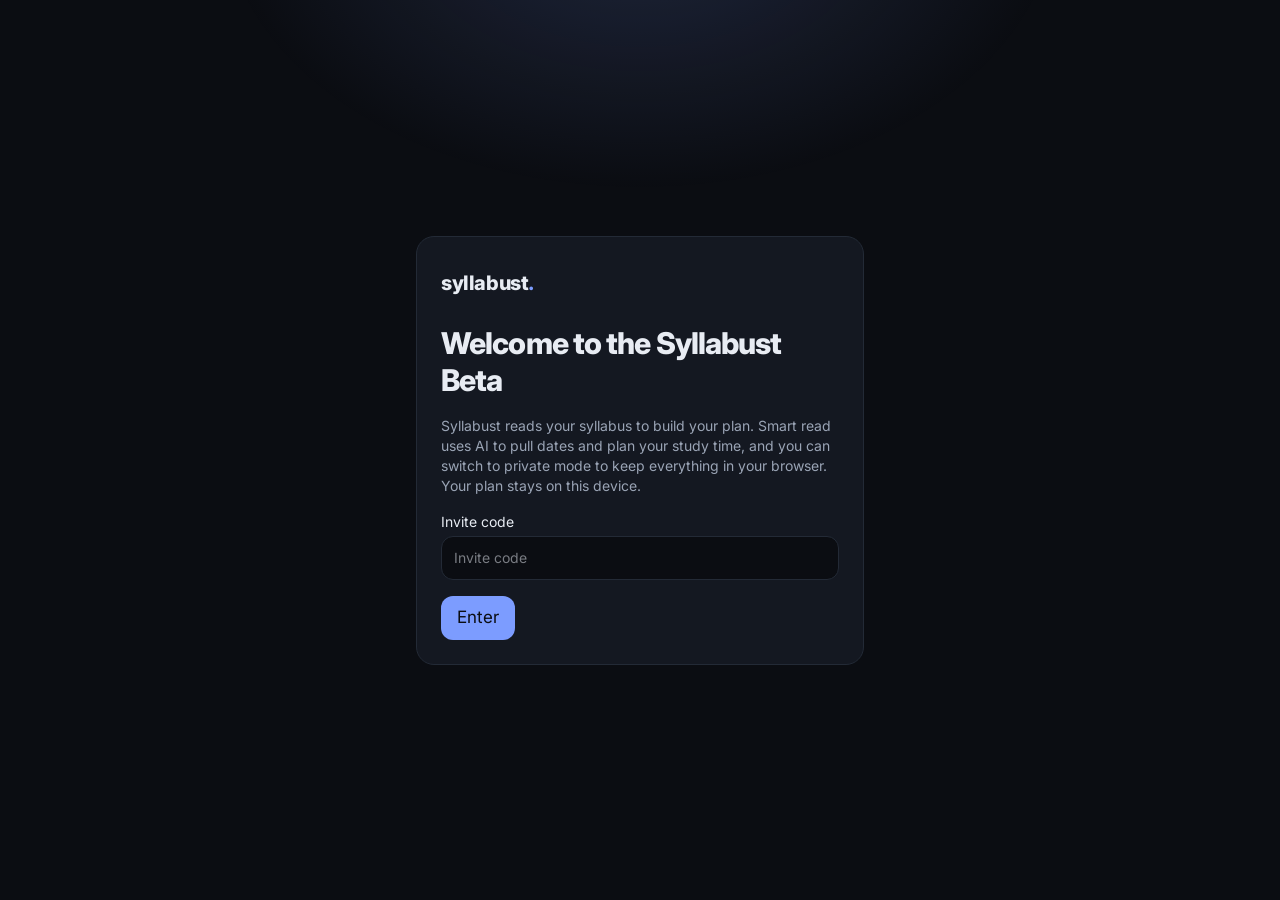
==== commit 92eb2cd9: "Publish Syllabust Q&A static build (source 801c596) Co-authored-by: harrison <dharrisonshin@users.no" ====
--- a/404/index.html
+++ b/404/index.html
@@ -1 +1 @@
-<!DOCTYPE html><!--DeQxvPY0yh_BIu_0kjopv--><html lang="en"><head><meta charSet="utf-8"/><meta name="viewport" content="width=device-width, initial-scale=1"/><link rel="stylesheet" href="/_next/static/css/d7d70f8141906984.css" data-precedence="next"/><link rel="preload" as="script" fetchPriority="low" href="/_next/static/chunks/webpack-bc1c229a1328c934.js"/><script src="/_next/static/chunks/4bd1b696-c023c6e3521b1417.js" async=""></script><script src="/_next/static/chunks/255-0e5ac6cd71b0e266.js" async=""></script><script src="/_next/static/chunks/main-app-c542208b38217857.js" async=""></script><script src="/_next/static/chunks/909-d71f32b4d3955097.js" async=""></script><script src="/_next/static/chunks/619-ba102abea3e3d0e4.js" async=""></script><script src="/_next/static/chunks/app/layout-a7829b21568a220d.js" async=""></script><meta name="robots" content="noindex"/><meta name="theme-color" content="#0b0d12"/><title>Syllabust</title><meta name="description" content="Your syllabus, without the overwhelm. Deadlines, study blocks, and office hours in one calm calendar."/><meta name="application-name" content="Syllabust"/><link rel="manifest" href="/manifest.webmanifest"/><meta name="robots" content="noindex, nofollow"/><meta name="mobile-web-app-capable" content="yes"/><meta name="apple-mobile-web-app-title" content="Syllabust"/><meta name="apple-mobile-web-app-status-bar-style" content="black-translucent"/><link rel="icon" href="/favicon.svg"/><link rel="apple-touch-icon" href="/icon-192.png"/><script src="/_next/static/chunks/polyfills-42372ed130431b0a.js" noModule=""></script></head><body class="antialiased"><div hidden=""><!--$--><!--/$--></div><div class="wrap py-16 text-muted">Loading…</div><script src="/_next/static/chunks/webpack-bc1c229a1328c934.js" id="_R_" async=""></script><script>(self.__next_f=self.__next_f||[]).push([0])</script><script>self.__next_f.push([1,"1:\"$Sreact.fragment\"\n2:I[7908,[\"909\",\"static/chunks/909-d71f32b4d3955097.js\",\"619\",\"static/chunks/619-ba102abea3e3d0e4.js\",\"177\",\"static/chunks/app/layout-a7829b21568a220d.js\"],\"Gate\"]\n3:I[1128,[\"909\",\"static/chunks/909-d71f32b4d3955097.js\",\"619\",\"static/chunks/619-ba102abea3e3d0e4.js\",\"177\",\"static/chunks/app/layout-a7829b21568a220d.js\"],\"Shell\"]\n4:I[9766,[],\"\"]\n5:I[8924,[],\"\"]\n6:I[717,[\"909\",\"static/chunks/909-d71f32b4d3955097.js\",\"619\",\"static/chunks/619-ba102abea3e3d0e4.js\",\"177\",\"static/chunks/app/layout-a7829b21568a220d.js\"],\"ServiceWorker\"]\n7:I[4431,[],\"OutletBoundary\"]\n9:I[5278,[],\"AsyncMetadataOutlet\"]\nb:I[4431,[],\"ViewportBoundary\"]\nd:I[4431,[],\"MetadataBoundary\"]\ne:\"$Sreact.suspense\"\n10:I[7150,[],\"\"]\n:HL[\"/_next/static/css/d7d70f8141906984.css\",\"style\"]\n"])</script><script>self.__next_f.push([1,"0:{\"P\":null,\"b\":\"DeQxvPY0yh-BIu-0kjopv\",\"p\":\"\",\"c\":[\"\",\"_not-found\",\"\"],\"i\":false,\"f\":[[[\"\",{\"children\":[\"/_not-found\",{\"children\":[\"__PAGE__\",{}]}]},\"$undefined\",\"$undefined\",true],[\"\",[\"$\",\"$1\",\"c\",{\"children\":[[[\"$\",\"link\",\"0\",{\"rel\":\"stylesheet\",\"href\":\"/_next/static/css/d7d70f8141906984.css\",\"precedence\":\"next\",\"crossOrigin\":\"$undefined\",\"nonce\":\"$undefined\"}]],[\"$\",\"html\",null,{\"lang\":\"en\",\"children\":[\"$\",\"body\",null,{\"className\":\"antialiased\",\"children\":[[\"$\",\"$L2\",null,{\"children\":[\"$\",\"$L3\",null,{\"children\":[\"$\",\"$L4\",null,{\"parallelRouterKey\":\"children\",\"error\":\"$undefined\",\"errorStyles\":\"$undefined\",\"errorScripts\":\"$undefined\",\"template\":[\"$\",\"$L5\",null,{}],\"templateStyles\":\"$undefined\",\"templateScripts\":\"$undefined\",\"notFound\":\"$undefined\",\"forbidden\":\"$undefined\",\"unauthorized\":\"$undefined\"}]}]}],[\"$\",\"$L6\",null,{}]]}]}]]}],{\"children\":[\"/_not-found\",[\"$\",\"$1\",\"c\",{\"children\":[null,[\"$\",\"$L4\",null,{\"parallelRouterKey\":\"children\",\"error\":\"$undefined\",\"errorStyles\":\"$undefined\",\"errorScripts\":\"$undefined\",\"template\":[\"$\",\"$L5\",null,{}],\"templateStyles\":\"$undefined\",\"templateScripts\":\"$undefined\",\"notFound\":\"$undefined\",\"forbidden\":\"$undefined\",\"unauthorized\":\"$undefined\"}]]}],{\"children\":[\"__PAGE__\",[\"$\",\"$1\",\"c\",{\"children\":[[[\"$\",\"title\",null,{\"children\":\"404: This page could not be found.\"}],[\"$\",\"div\",null,{\"style\":{\"fontFamily\":\"system-ui,\\\"Segoe UI\\\",Roboto,Helvetica,Arial,sans-serif,\\\"Apple Color Emoji\\\",\\\"Segoe UI Emoji\\\"\",\"height\":\"100vh\",\"textAlign\":\"center\",\"display\":\"flex\",\"flexDirection\":\"column\",\"alignItems\":\"center\",\"justifyContent\":\"center\"},\"children\":[\"$\",\"div\",null,{\"children\":[[\"$\",\"style\",null,{\"dangerouslySetInnerHTML\":{\"__html\":\"body{color:#000;background:#fff;margin:0}.next-error-h1{border-right:1px solid rgba(0,0,0,.3)}@media (prefers-color-scheme:dark){body{color:#fff;background:#000}.next-error-h1{border-right:1px solid rgba(255,255,255,.3)}}\"}}],[\"$\",\"h1\",null,{\"className\":\"next-error-h1\",\"style\":{\"display\":\"inline-block\",\"margin\":\"0 20px 0 0\",\"padding\":\"0 23px 0 0\",\"fontSize\":24,\"fontWeight\":500,\"verticalAlign\":\"top\",\"lineHeight\":\"49px\"},\"children\":404}],[\"$\",\"div\",null,{\"style\":{\"display\":\"inline-block\"},\"children\":[\"$\",\"h2\",null,{\"style\":{\"fontSize\":14,\"fontWeight\":400,\"lineHeight\":\"49px\",\"margin\":0},\"children\":\"This page could not be found.\"}]}]]}]}]],null,[\"$\",\"$L7\",null,{\"children\":[\"$L8\",[\"$\",\"$L9\",null,{\"promise\":\"$@a\"}]]}]]}],{},null,false]},null,false]},null,false],[\"$\",\"$1\",\"h\",{\"children\":[[\"$\",\"meta\",null,{\"name\":\"robots\",\"content\":\"noindex\"}],[[\"$\",\"$Lb\",null,{\"children\":\"$Lc\"}],null],[\"$\",\"$Ld\",null,{\"children\":[\"$\",\"div\",null,{\"hidden\":true,\"children\":[\"$\",\"$e\",null,{\"fallback\":null,\"children\":\"$Lf\"}]}]}]]}],false]],\"m\":\"$undefined\",\"G\":[\"$10\",[]],\"s\":false,\"S\":true}\n"])</script><script>self.__next_f.push([1,"c:[[\"$\",\"meta\",\"0\",{\"charSet\":\"utf-8\"}],[\"$\",\"meta\",\"1\",{\"name\":\"viewport\",\"content\":\"width=device-width, initial-scale=1\"}],[\"$\",\"meta\",\"2\",{\"name\":\"theme-color\",\"content\":\"#0b0d12\"}]]\n8:null\n"])</script><script>self.__next_f.push([1,"11:I[622,[],\"IconMark\"]\n"])</script><script>self.__next_f.push([1,"a:{\"metadata\":[[\"$\",\"title\",\"0\",{\"children\":\"Syllabust\"}],[\"$\",\"meta\",\"1\",{\"name\":\"description\",\"content\":\"Your syllabus, without the overwhelm. Deadlines, study blocks, and office hours in one calm calendar.\"}],[\"$\",\"meta\",\"2\",{\"name\":\"application-name\",\"content\":\"Syllabust\"}],[\"$\",\"link\",\"3\",{\"rel\":\"manifest\",\"href\":\"/manifest.webmanifest\",\"crossOrigin\":\"$undefined\"}],[\"$\",\"meta\",\"4\",{\"name\":\"robots\",\"content\":\"noindex, nofollow\"}],[\"$\",\"meta\",\"5\",{\"name\":\"mobile-web-app-capable\",\"content\":\"yes\"}],[\"$\",\"meta\",\"6\",{\"name\":\"apple-mobile-web-app-title\",\"content\":\"Syllabust\"}],[\"$\",\"meta\",\"7\",{\"name\":\"apple-mobile-web-app-status-bar-style\",\"content\":\"black-translucent\"}],[\"$\",\"link\",\"8\",{\"rel\":\"icon\",\"href\":\"/favicon.svg\"}],[\"$\",\"link\",\"9\",{\"rel\":\"apple-touch-icon\",\"href\":\"/icon-192.png\"}],[\"$\",\"$L11\",\"10\",{}]],\"error\":null,\"digest\":\"$undefined\"}\n"])</script><script>self.__next_f.push([1,"f:\"$a:metadata\"\n"])</script></body></html>+<!DOCTYPE html><!--4zHsqgz8bTS0Ngzd2ro1F--><html lang="en"><head><meta charSet="utf-8"/><meta name="viewport" content="width=device-width, initial-scale=1"/><link rel="stylesheet" href="/_next/static/css/cebfe8669914a8cd.css" data-precedence="next"/><link rel="preload" as="script" fetchPriority="low" href="/_next/static/chunks/webpack-54cf0411f3c5d243.js"/><script src="/_next/static/chunks/4bd1b696-c023c6e3521b1417.js" async=""></script><script src="/_next/static/chunks/255-0e5ac6cd71b0e266.js" async=""></script><script src="/_next/static/chunks/main-app-c542208b38217857.js" async=""></script><script src="/_next/static/chunks/909-d71f32b4d3955097.js" async=""></script><script src="/_next/static/chunks/619-ba102abea3e3d0e4.js" async=""></script><script src="/_next/static/chunks/app/layout-76c38756acf3e259.js" async=""></script><meta name="robots" content="noindex"/><meta name="theme-color" content="#0b0d12"/><title>Syllabust</title><meta name="description" content="Your syllabus, without the overwhelm. Deadlines, study blocks, and office hours in one calm calendar."/><meta name="application-name" content="Syllabust"/><link rel="manifest" href="/manifest.webmanifest"/><meta name="robots" content="noindex, nofollow"/><meta name="mobile-web-app-capable" content="yes"/><meta name="apple-mobile-web-app-title" content="Syllabust"/><meta name="apple-mobile-web-app-status-bar-style" content="black-translucent"/><link rel="icon" href="/favicon.svg"/><link rel="apple-touch-icon" href="/icon-192.png"/><script src="/_next/static/chunks/polyfills-42372ed130431b0a.js" noModule=""></script></head><body class="antialiased"><div hidden=""><!--$--><!--/$--></div><div class="wrap py-16 text-muted">Loading…</div><script src="/_next/static/chunks/webpack-54cf0411f3c5d243.js" id="_R_" async=""></script><script>(self.__next_f=self.__next_f||[]).push([0])</script><script>self.__next_f.push([1,"1:\"$Sreact.fragment\"\n2:I[7908,[\"909\",\"static/chunks/909-d71f32b4d3955097.js\",\"619\",\"static/chunks/619-ba102abea3e3d0e4.js\",\"177\",\"static/chunks/app/layout-76c38756acf3e259.js\"],\"Gate\"]\n3:I[755,[\"909\",\"static/chunks/909-d71f32b4d3955097.js\",\"619\",\"static/chunks/619-ba102abea3e3d0e4.js\",\"177\",\"static/chunks/app/layout-76c38756acf3e259.js\"],\"Shell\"]\n4:I[9766,[],\"\"]\n5:I[8924,[],\"\"]\n6:I[717,[\"909\",\"static/chunks/909-d71f32b4d3955097.js\",\"619\",\"static/chunks/619-ba102abea3e3d0e4.js\",\"177\",\"static/chunks/app/layout-76c38756acf3e259.js\"],\"ServiceWorker\"]\n7:I[4431,[],\"OutletBoundary\"]\n9:I[5278,[],\"AsyncMetadataOutlet\"]\nb:I[4431,[],\"ViewportBoundary\"]\nd:I[4431,[],\"MetadataBoundary\"]\ne:\"$Sreact.suspense\"\n10:I[7150,[],\"\"]\n:HL[\"/_next/static/css/cebfe8669914a8cd.css\",\"style\"]\n"])</script><script>self.__next_f.push([1,"0:{\"P\":null,\"b\":\"4zHsqgz8bTS0Ngzd2ro1F\",\"p\":\"\",\"c\":[\"\",\"_not-found\",\"\"],\"i\":false,\"f\":[[[\"\",{\"children\":[\"/_not-found\",{\"children\":[\"__PAGE__\",{}]}]},\"$undefined\",\"$undefined\",true],[\"\",[\"$\",\"$1\",\"c\",{\"children\":[[[\"$\",\"link\",\"0\",{\"rel\":\"stylesheet\",\"href\":\"/_next/static/css/cebfe8669914a8cd.css\",\"precedence\":\"next\",\"crossOrigin\":\"$undefined\",\"nonce\":\"$undefined\"}]],[\"$\",\"html\",null,{\"lang\":\"en\",\"children\":[\"$\",\"body\",null,{\"className\":\"antialiased\",\"children\":[[\"$\",\"$L2\",null,{\"children\":[\"$\",\"$L3\",null,{\"children\":[\"$\",\"$L4\",null,{\"parallelRouterKey\":\"children\",\"error\":\"$undefined\",\"errorStyles\":\"$undefined\",\"errorScripts\":\"$undefined\",\"template\":[\"$\",\"$L5\",null,{}],\"templateStyles\":\"$undefined\",\"templateScripts\":\"$undefined\",\"notFound\":\"$undefined\",\"forbidden\":\"$undefined\",\"unauthorized\":\"$undefined\"}]}]}],[\"$\",\"$L6\",null,{}]]}]}]]}],{\"children\":[\"/_not-found\",[\"$\",\"$1\",\"c\",{\"children\":[null,[\"$\",\"$L4\",null,{\"parallelRouterKey\":\"children\",\"error\":\"$undefined\",\"errorStyles\":\"$undefined\",\"errorScripts\":\"$undefined\",\"template\":[\"$\",\"$L5\",null,{}],\"templateStyles\":\"$undefined\",\"templateScripts\":\"$undefined\",\"notFound\":\"$undefined\",\"forbidden\":\"$undefined\",\"unauthorized\":\"$undefined\"}]]}],{\"children\":[\"__PAGE__\",[\"$\",\"$1\",\"c\",{\"children\":[[[\"$\",\"title\",null,{\"children\":\"404: This page could not be found.\"}],[\"$\",\"div\",null,{\"style\":{\"fontFamily\":\"system-ui,\\\"Segoe UI\\\",Roboto,Helvetica,Arial,sans-serif,\\\"Apple Color Emoji\\\",\\\"Segoe UI Emoji\\\"\",\"height\":\"100vh\",\"textAlign\":\"center\",\"display\":\"flex\",\"flexDirection\":\"column\",\"alignItems\":\"center\",\"justifyContent\":\"center\"},\"children\":[\"$\",\"div\",null,{\"children\":[[\"$\",\"style\",null,{\"dangerouslySetInnerHTML\":{\"__html\":\"body{color:#000;background:#fff;margin:0}.next-error-h1{border-right:1px solid rgba(0,0,0,.3)}@media (prefers-color-scheme:dark){body{color:#fff;background:#000}.next-error-h1{border-right:1px solid rgba(255,255,255,.3)}}\"}}],[\"$\",\"h1\",null,{\"className\":\"next-error-h1\",\"style\":{\"display\":\"inline-block\",\"margin\":\"0 20px 0 0\",\"padding\":\"0 23px 0 0\",\"fontSize\":24,\"fontWeight\":500,\"verticalAlign\":\"top\",\"lineHeight\":\"49px\"},\"children\":404}],[\"$\",\"div\",null,{\"style\":{\"display\":\"inline-block\"},\"children\":[\"$\",\"h2\",null,{\"style\":{\"fontSize\":14,\"fontWeight\":400,\"lineHeight\":\"49px\",\"margin\":0},\"children\":\"This page could not be found.\"}]}]]}]}]],null,[\"$\",\"$L7\",null,{\"children\":[\"$L8\",[\"$\",\"$L9\",null,{\"promise\":\"$@a\"}]]}]]}],{},null,false]},null,false]},null,false],[\"$\",\"$1\",\"h\",{\"children\":[[\"$\",\"meta\",null,{\"name\":\"robots\",\"content\":\"noindex\"}],[[\"$\",\"$Lb\",null,{\"children\":\"$Lc\"}],null],[\"$\",\"$Ld\",null,{\"children\":[\"$\",\"div\",null,{\"hidden\":true,\"children\":[\"$\",\"$e\",null,{\"fallback\":null,\"children\":\"$Lf\"}]}]}]]}],false]],\"m\":\"$undefined\",\"G\":[\"$10\",[]],\"s\":false,\"S\":true}\n"])</script><script>self.__next_f.push([1,"c:[[\"$\",\"meta\",\"0\",{\"charSet\":\"utf-8\"}],[\"$\",\"meta\",\"1\",{\"name\":\"viewport\",\"content\":\"width=device-width, initial-scale=1\"}],[\"$\",\"meta\",\"2\",{\"name\":\"theme-color\",\"content\":\"#0b0d12\"}]]\n8:null\n"])</script><script>self.__next_f.push([1,"11:I[622,[],\"IconMark\"]\n"])</script><script>self.__next_f.push([1,"a:{\"metadata\":[[\"$\",\"title\",\"0\",{\"children\":\"Syllabust\"}],[\"$\",\"meta\",\"1\",{\"name\":\"description\",\"content\":\"Your syllabus, without the overwhelm. Deadlines, study blocks, and office hours in one calm calendar.\"}],[\"$\",\"meta\",\"2\",{\"name\":\"application-name\",\"content\":\"Syllabust\"}],[\"$\",\"link\",\"3\",{\"rel\":\"manifest\",\"href\":\"/manifest.webmanifest\",\"crossOrigin\":\"$undefined\"}],[\"$\",\"meta\",\"4\",{\"name\":\"robots\",\"content\":\"noindex, nofollow\"}],[\"$\",\"meta\",\"5\",{\"name\":\"mobile-web-app-capable\",\"content\":\"yes\"}],[\"$\",\"meta\",\"6\",{\"name\":\"apple-mobile-web-app-title\",\"content\":\"Syllabust\"}],[\"$\",\"meta\",\"7\",{\"name\":\"apple-mobile-web-app-status-bar-style\",\"content\":\"black-translucent\"}],[\"$\",\"link\",\"8\",{\"rel\":\"icon\",\"href\":\"/favicon.svg\"}],[\"$\",\"link\",\"9\",{\"rel\":\"apple-touch-icon\",\"href\":\"/icon-192.png\"}],[\"$\",\"$L11\",\"10\",{}]],\"error\":null,\"digest\":\"$undefined\"}\n"])</script><script>self.__next_f.push([1,"f:\"$a:metadata\"\n"])</script></body></html>
--- a/_next/static/css/cebfe8669914a8cd.css
+++ b/_next/static/css/cebfe8669914a8cd.css
@@ -0,0 +1 @@
+/*! tailwindcss v4.3.5 | MIT License | https://tailwindcss.com */@import "https://fonts.googleapis.com/css2?family=Inter:wght@400;500;600;700;800&display=swap";@layer properties{@supports (((-webkit-hyphens:none)) and (not (margin-trim:block))) or ((-moz-orient:inline) and (not (color:rgb(from red r g b)))){*,::backdrop,:after,:before{--tw-translate-x:0;--tw-translate-y:0;--tw-translate-z:0;--tw-rotate-x:initial;--tw-rotate-y:initial;--tw-rotate-z:initial;--tw-skew-x:initial;--tw-skew-y:initial;--tw-space-y-reverse:0;--tw-border-style:solid;--tw-leading:initial;--tw-font-weight:initial;--tw-tracking:initial;--tw-shadow:0 0 #0000;--tw-shadow-color:initial;--tw-shadow-alpha:100%;--tw-inset-shadow:0 0 #0000;--tw-inset-shadow-color:initial;--tw-inset-shadow-alpha:100%;--tw-ring-color:initial;--tw-ring-shadow:0 0 #0000;--tw-inset-ring-color:initial;--tw-inset-ring-shadow:0 0 #0000;--tw-ring-inset:initial;--tw-ring-offset-width:0px;--tw-ring-offset-color:#fff;--tw-ring-offset-shadow:0 0 #0000;--tw-outline-style:solid;--tw-backdrop-blur:initial;--tw-backdrop-brightness:initial;--tw-backdrop-contrast:initial;--tw-backdrop-grayscale:initial;--tw-backdrop-hue-rotate:initial;--tw-backdrop-invert:initial;--tw-backdrop-opacity:initial;--tw-backdrop-saturate:initial;--tw-backdrop-sepia:initial}}}@layer theme{:host,:root{--font-sans:Inter,system-ui,sans-serif;--font-mono:ui-monospace,SFMono-Regular,Menlo,Monaco,Consolas,"Liberation Mono","Courier New",monospace;--color-red-200:oklch(88.5% .062 18.334);--color-red-300:oklch(80.8% .114 19.571);--color-black:#000;--color-white:#fff;--spacing:.25rem;--container-md:28rem;--container-xl:36rem;--container-2xl:42rem;--container-3xl:48rem;--text-xs:.75rem;--text-xs--line-height:calc(1 / .75);--text-sm:.875rem;--text-sm--line-height:calc(1.25 / .875);--text-base:1rem;--text-base--line-height:calc(1.5 / 1);--text-lg:1.125rem;--text-lg--line-height:calc(1.75 / 1.125);--text-xl:1.25rem;--text-xl--line-height:calc(1.75 / 1.25);--text-2xl:1.5rem;--text-2xl--line-height:calc(2 / 1.5);--text-3xl:1.875rem;--text-3xl--line-height:calc(2.25 / 1.875);--font-weight-medium:500;--font-weight-semibold:600;--font-weight-bold:700;--font-weight-extrabold:800;--tracking-tight:-.025em;--tracking-wide:.025em;--leading-tight:1.25;--radius-md:.375rem;--radius-lg:.5rem;--radius-xl:.75rem;--radius-2xl:1rem;--default-transition-duration:.15s;--default-transition-timing-function:cubic-bezier(.4,0,.2,1);--default-font-family:var(--font-sans);--default-mono-font-family:var(--font-mono);--color-bg:#0b0d12;--color-panel:#141821;--color-line:#232a36;--color-foreground:#e8ecf3;--color-muted:#9aa4b5;--color-accent:#7c9cff;--color-accent-hover:#97b0ff;--color-light:#f6f7fb;--color-ink:#111}}@layer base{*,::backdrop,:after,:before{box-sizing:border-box;border:0 solid;margin:0;padding:0}::file-selector-button{box-sizing:border-box;border:0 solid;margin:0;padding:0}:host,html{-webkit-text-size-adjust:100%;tab-size:4;line-height:1.5;font-family:var(--default-font-family,-apple-system,BlinkMacSystemFont,"Segoe UI",Roboto,"Helvetica Neue","Noto Sans",Arial,sans-serif,"Apple Color Emoji","Segoe UI Emoji","Segoe UI Symbol","Noto Color Emoji");font-feature-settings:var(--default-font-feature-settings,normal);font-variation-settings:var(--default-font-variation-settings,normal);-webkit-tap-highlight-color:transparent}hr{height:0;color:inherit;border-top-width:1px}abbr:where([title]){-webkit-text-decoration:underline dotted;text-decoration:underline dotted}h1,h2,h3,h4,h5,h6{font-size:inherit;font-weight:inherit}a{-webkit-text-decoration:inherit;text-decoration:inherit}b,strong{font-weight:bolder}code,kbd,pre,samp{font-family:var(--default-mono-font-family,ui-monospace,SFMono-Regular,Menlo,Monaco,Consolas,"Liberation Mono","Courier New",monospace);font-feature-settings:var(--default-mono-font-feature-settings,normal);font-variation-settings:var(--default-mono-font-variation-settings,normal);font-size:1em}small{font-size:80%}sub,sup{vertical-align:baseline;font-size:75%;line-height:0;position:relative}sub{bottom:-.25em}sup{top:-.5em}table{text-indent:0;border-color:inherit;border-collapse:collapse}:-moz-focusring:where(:not(iframe)){outline:auto}progress{vertical-align:baseline}summary{display:list-item}menu,ol,ul{list-style:none}audio,canvas,embed,iframe,img,object,svg,video{vertical-align:middle;display:block}img,video{max-width:100%;height:auto}button,input,optgroup,select,textarea{font:inherit;font-feature-settings:inherit;font-variation-settings:inherit;letter-spacing:inherit;color:inherit;opacity:1;background-color:#0000;border-radius:0}::file-selector-button{font:inherit;font-feature-settings:inherit;font-variation-settings:inherit;letter-spacing:inherit;color:inherit;opacity:1;background-color:#0000;border-radius:0}:where(select:is([multiple],[size])) optgroup{font-weight:bolder}:where(select:is([multiple],[size])) optgroup option{padding-inline-start:20px}::file-selector-button{margin-inline-end:4px}::placeholder{opacity:1}@supports (not ((-webkit-appearance:-apple-pay-button))) or (contain-intrinsic-size:1px){::placeholder{color:currentColor}@supports (color:color-mix(in lab,red,red)){::placeholder{color:color-mix(in oklab,currentcolor 50%,transparent)}}}textarea{resize:vertical}::-webkit-search-decoration{-webkit-appearance:none}::-webkit-date-and-time-value{min-height:1lh;text-align:inherit}::-webkit-datetime-edit{display:inline-flex}::-webkit-datetime-edit-fields-wrapper{padding:0}::-webkit-datetime-edit,::-webkit-datetime-edit-year-field{padding-block:0}::-webkit-datetime-edit-day-field,::-webkit-datetime-edit-month-field{padding-block:0}::-webkit-datetime-edit-hour-field,::-webkit-datetime-edit-minute-field{padding-block:0}::-webkit-datetime-edit-millisecond-field,::-webkit-datetime-edit-second-field{padding-block:0}::-webkit-datetime-edit-meridiem-field{padding-block:0}::-webkit-calendar-picker-indicator{line-height:1}:-moz-ui-invalid{box-shadow:none}button,input:where([type=button],[type=reset],[type=submit]){appearance:button}::file-selector-button{appearance:button}::-webkit-inner-spin-button,::-webkit-outer-spin-button{height:auto}[hidden]:where(:not([hidden=until-found])){display:none!important}body>*{z-index:1;position:relative}a{color:inherit}}@layer components;@layer utilities{.pointer-events-none{pointer-events:none}.sr-only{clip-path:inset(50%);white-space:nowrap;border-width:0;width:1px;height:1px;margin:-1px;padding:0;overflow:hidden}.absolute,.sr-only{position:absolute}.fixed{position:fixed}.relative{position:relative}.static{position:static}.inset-0{inset:0}.inset-x-0{inset-inline:0}.inset-x-1{inset-inline:var(--spacing)}.top-1\/2{top:50%}.bottom-0{bottom:0}.left-1\/2{left:50%}.z-30{z-index:30}.z-40{z-index:40}.z-50{z-index:50}.mx-auto{margin-inline:auto}.mt-1{margin-top:var(--spacing)}.mt-2{margin-top:calc(var(--spacing) * 2)}.mt-3{margin-top:calc(var(--spacing) * 3)}.mt-4{margin-top:calc(var(--spacing) * 4)}.mt-5{margin-top:calc(var(--spacing) * 5)}.mt-6{margin-top:calc(var(--spacing) * 6)}.mt-8{margin-top:calc(var(--spacing) * 8)}.mt-14{margin-top:calc(var(--spacing) * 14)}.mr-8{margin-right:calc(var(--spacing) * 8)}.mb-1{margin-bottom:var(--spacing)}.mb-1\.5{margin-bottom:calc(var(--spacing) * 1.5)}.mb-3{margin-bottom:calc(var(--spacing) * 3)}.mb-5{margin-bottom:calc(var(--spacing) * 5)}.mb-6{margin-bottom:calc(var(--spacing) * 6)}.ml-8{margin-left:calc(var(--spacing) * 8)}.ml-auto{margin-left:auto}.line-clamp-2{-webkit-line-clamp:2;-webkit-box-orient:vertical;display:-webkit-box;overflow:hidden}.block{display:block}.contents{display:contents}.flex{display:flex}.grid{display:grid}.hidden{display:none}.inline-block{display:inline-block}.inline-flex{display:inline-flex}.table{display:table}.h-1\.5{height:calc(var(--spacing) * 1.5)}.h-2\.5{height:calc(var(--spacing) * 2.5)}.h-5{height:calc(var(--spacing) * 5)}.h-6{height:calc(var(--spacing) * 6)}.h-9{height:calc(var(--spacing) * 9)}.h-10{height:calc(var(--spacing) * 10)}.h-11{height:calc(var(--spacing) * 11)}.h-12{height:calc(var(--spacing) * 12)}.h-64{height:calc(var(--spacing) * 64)}.min-h-11{min-height:calc(var(--spacing) * 11)}.min-h-16{min-height:calc(var(--spacing) * 16)}.min-h-28{min-height:calc(var(--spacing) * 28)}.min-h-screen{min-height:100vh}.w-1\.5{width:calc(var(--spacing) * 1.5)}.w-2\.5{width:calc(var(--spacing) * 2.5)}.w-5{width:calc(var(--spacing) * 5)}.w-10{width:calc(var(--spacing) * 10)}.w-11{width:calc(var(--spacing) * 11)}.w-\[min\(520px\,calc\(100\%-32px\)\)\]{width:min(520px,100% - 32px)}.w-full{width:100%}.max-w-2xl{max-width:var(--container-2xl)}.max-w-3xl{max-width:var(--container-3xl)}.max-w-\[620px\]{max-width:620px}.max-w-\[820px\]{max-width:820px}.max-w-md{max-width:var(--container-md)}.max-w-xl{max-width:var(--container-xl)}.min-w-0{min-width:0}.min-w-36{min-width:calc(var(--spacing) * 36)}.min-w-\[140px\]{min-width:140px}.min-w-\[150px\]{min-width:150px}.flex-1{flex:1}.shrink-0{flex-shrink:0}.-translate-x-1\/2{--tw-translate-x:calc(calc(1 / 2 * 100%) * -1)}.-translate-x-1\/2,.translate-x-0\.5{translate:var(--tw-translate-x) var(--tw-translate-y)}.translate-x-0\.5{--tw-translate-x:calc(var(--spacing) * .5)}.-translate-y-1\/2{--tw-translate-y:calc(calc(1 / 2 * 100%) * -1);translate:var(--tw-translate-x) var(--tw-translate-y)}.transform{transform:var(--tw-rotate-x, ) var(--tw-rotate-y, ) var(--tw-rotate-z, ) var(--tw-skew-x, ) var(--tw-skew-y, )}.cursor-pointer{cursor:pointer}.list-disc{list-style-type:disc}.grid-cols-1{grid-template-columns:repeat(1,minmax(0,1fr))}.grid-cols-2{grid-template-columns:repeat(2,minmax(0,1fr))}.grid-cols-6{grid-template-columns:repeat(6,minmax(0,1fr))}.grid-cols-7{grid-template-columns:repeat(7,minmax(0,1fr))}.flex-col{flex-direction:column}.flex-wrap{flex-wrap:wrap}.items-center{align-items:center}.items-end{align-items:flex-end}.items-start{align-items:flex-start}.justify-between{justify-content:space-between}.justify-center{justify-content:center}.gap-1{gap:var(--spacing)}.gap-1\.5{gap:calc(var(--spacing) * 1.5)}.gap-2{gap:calc(var(--spacing) * 2)}.gap-3{gap:calc(var(--spacing) * 3)}.gap-4{gap:calc(var(--spacing) * 4)}.gap-6{gap:calc(var(--spacing) * 6)}:where(.space-y-1>:not(:last-child)){--tw-space-y-reverse:0;margin-block-start:calc(var(--spacing) * var(--tw-space-y-reverse));margin-block-end:calc(var(--spacing) * calc(1 - var(--tw-space-y-reverse)))}:where(.space-y-2>:not(:last-child)){--tw-space-y-reverse:0;margin-block-start:calc(calc(var(--spacing) * 2) * var(--tw-space-y-reverse));margin-block-end:calc(calc(var(--spacing) * 2) * calc(1 - var(--tw-space-y-reverse)))}:where(.space-y-3>:not(:last-child)){--tw-space-y-reverse:0;margin-block-start:calc(calc(var(--spacing) * 3) * var(--tw-space-y-reverse));margin-block-end:calc(calc(var(--spacing) * 3) * calc(1 - var(--tw-space-y-reverse)))}:where(.space-y-4>:not(:last-child)){--tw-space-y-reverse:0;margin-block-start:calc(calc(var(--spacing) * 4) * var(--tw-space-y-reverse));margin-block-end:calc(calc(var(--spacing) * 4) * calc(1 - var(--tw-space-y-reverse)))}:where(.space-y-5>:not(:last-child)){--tw-space-y-reverse:0;margin-block-start:calc(calc(var(--spacing) * 5) * var(--tw-space-y-reverse));margin-block-end:calc(calc(var(--spacing) * 5) * calc(1 - var(--tw-space-y-reverse)))}.gap-x-4{column-gap:calc(var(--spacing) * 4)}.gap-y-2{row-gap:calc(var(--spacing) * 2)}.self-end{align-self:flex-end}.truncate{text-overflow:ellipsis;white-space:nowrap}.overflow-hidden,.truncate{overflow:hidden}.overflow-x-auto{overflow-x:auto}.rounded{border-radius:.25rem}.rounded-2xl{border-radius:var(--radius-2xl)}.rounded-\[18px\]{border-radius:18px}.rounded-full{border-radius:2147483647px}.rounded-lg{border-radius:var(--radius-lg)}.rounded-md{border-radius:var(--radius-md)}.rounded-xl{border-radius:var(--radius-xl)}.border{border-style:var(--tw-border-style);border-width:1px}.border-t{border-top-style:var(--tw-border-style);border-top-width:1px}.border-dashed{--tw-border-style:dashed;border-style:dashed}.border-accent{border-color:var(--color-accent)}.border-accent\/30{border-color:#7c9cff4d}@supports (color:color-mix(in lab,red,red)){.border-accent\/30{border-color:color-mix(in oklab,var(--color-accent) 30%,transparent)}}.border-accent\/40{border-color:#7c9cff66}@supports (color:color-mix(in lab,red,red)){.border-accent\/40{border-color:color-mix(in oklab,var(--color-accent) 40%,transparent)}}.border-ink{border-color:var(--color-ink)}.border-ink\/15{border-color:#11111126}@supports (color:color-mix(in lab,red,red)){.border-ink\/15{border-color:color-mix(in oklab,var(--color-ink) 15%,transparent)}}.border-ink\/20{border-color:#1113}@supports (color:color-mix(in lab,red,red)){.border-ink\/20{border-color:color-mix(in oklab,var(--color-ink) 20%,transparent)}}.border-line{border-color:var(--color-line)}.border-transparent{border-color:#0000}.bg-accent{background-color:var(--color-accent)}.bg-accent\/10{background-color:#7c9cff1a}@supports (color:color-mix(in lab,red,red)){.bg-accent\/10{background-color:color-mix(in oklab,var(--color-accent) 10%,transparent)}}.bg-accent\/15{background-color:#7c9cff26}@supports (color:color-mix(in lab,red,red)){.bg-accent\/15{background-color:color-mix(in oklab,var(--color-accent) 15%,transparent)}}.bg-bg{background-color:var(--color-bg)}.bg-bg\/40{background-color:#0b0d1266}@supports (color:color-mix(in lab,red,red)){.bg-bg\/40{background-color:color-mix(in oklab,var(--color-bg) 40%,transparent)}}.bg-bg\/50{background-color:#0b0d1280}@supports (color:color-mix(in lab,red,red)){.bg-bg\/50{background-color:color-mix(in oklab,var(--color-bg) 50%,transparent)}}.bg-bg\/95{background-color:#0b0d12f2}@supports (color:color-mix(in lab,red,red)){.bg-bg\/95{background-color:color-mix(in oklab,var(--color-bg) 95%,transparent)}}.bg-black\/60{background-color:#0009}@supports (color:color-mix(in lab,red,red)){.bg-black\/60{background-color:color-mix(in oklab,var(--color-black) 60%,transparent)}}.bg-foreground{background-color:var(--color-foreground)}.bg-ink{background-color:var(--color-ink)}.bg-light{background-color:var(--color-light)}.bg-panel{background-color:var(--color-panel)}.bg-transparent{background-color:#0000}.bg-\[linear-gradient\(135deg\,rgba\(124\,156\,255\,\.12\)\,rgba\(124\,156\,255\,\.03\)\)\]{background-image:linear-gradient(135deg,#7c9cff1f,#7c9cff08)}.bg-\[linear-gradient\(135deg\,rgba\(124\,156\,255\,\.14\)\,rgba\(124\,156\,255\,\.03\)\)\]{background-image:linear-gradient(135deg,#7c9cff24,#7c9cff08)}.p-1{padding:var(--spacing)}.p-2{padding:calc(var(--spacing) * 2)}.p-3{padding:calc(var(--spacing) * 3)}.p-4{padding:calc(var(--spacing) * 4)}.p-5{padding:calc(var(--spacing) * 5)}.p-6{padding:calc(var(--spacing) * 6)}.p-7{padding:calc(var(--spacing) * 7)}.px-1{padding-inline:var(--spacing)}.px-2{padding-inline:calc(var(--spacing) * 2)}.px-3{padding-inline:calc(var(--spacing) * 3)}.px-3\.5{padding-inline:calc(var(--spacing) * 3.5)}.px-4{padding-inline:calc(var(--spacing) * 4)}.px-5{padding-inline:calc(var(--spacing) * 5)}.px-7{padding-inline:calc(var(--spacing) * 7)}.py-0\.5{padding-block:calc(var(--spacing) * .5)}.py-1{padding-block:var(--spacing)}.py-1\.5{padding-block:calc(var(--spacing) * 1.5)}.py-2{padding-block:calc(var(--spacing) * 2)}.py-3{padding-block:calc(var(--spacing) * 3)}.py-4{padding-block:calc(var(--spacing) * 4)}.py-10{padding-block:calc(var(--spacing) * 10)}.py-16{padding-block:calc(var(--spacing) * 16)}.pt-2{padding-top:calc(var(--spacing) * 2)}.pt-3{padding-top:calc(var(--spacing) * 3)}.pt-6{padding-top:calc(var(--spacing) * 6)}.pb-2{padding-bottom:calc(var(--spacing) * 2)}.pb-8{padding-bottom:calc(var(--spacing) * 8)}.pb-10{padding-bottom:calc(var(--spacing) * 10)}.pb-36{padding-bottom:calc(var(--spacing) * 36)}.pb-\[env\(safe-area-inset-bottom\)\]{padding-bottom:env(safe-area-inset-bottom)}.pl-5{padding-left:calc(var(--spacing) * 5)}.text-center{text-align:center}.text-left{text-align:left}.\!text-sm{font-size:var(--text-sm)!important;line-height:var(--tw-leading,var(--text-sm--line-height))!important}.text-2xl{font-size:var(--text-2xl);line-height:var(--tw-leading,var(--text-2xl--line-height))}.text-3xl{font-size:var(--text-3xl);line-height:var(--tw-leading,var(--text-3xl--line-height))}.text-base{font-size:var(--text-base);line-height:var(--tw-leading,var(--text-base--line-height))}.text-lg{font-size:var(--text-lg);line-height:var(--tw-leading,var(--text-lg--line-height))}.text-sm{font-size:var(--text-sm);line-height:var(--tw-leading,var(--text-sm--line-height))}.text-xl{font-size:var(--text-xl);line-height:var(--tw-leading,var(--text-xl--line-height))}.text-xs{font-size:var(--text-xs);line-height:var(--tw-leading,var(--text-xs--line-height))}.text-\[1\.75rem\]{font-size:1.75rem}.text-\[10px\]{font-size:10px}.text-\[11px\]{font-size:11px}.text-\[13px\]{font-size:13px}.text-\[15px\]{font-size:15px}.text-\[19px\]{font-size:19px}.text-\[clamp\(17px\,2\.2vw\,20px\)\]{font-size:clamp(17px,2.2vw,20px)}.text-\[clamp\(36px\,8vw\,72px\)\]{font-size:clamp(36px,8vw,72px)}.leading-\[1\.05\]{--tw-leading:1.05;line-height:1.05}.leading-tight{--tw-leading:var(--leading-tight);line-height:var(--leading-tight)}.font-bold{--tw-font-weight:var(--font-weight-bold);font-weight:var(--font-weight-bold)}.font-extrabold{--tw-font-weight:var(--font-weight-extrabold);font-weight:var(--font-weight-extrabold)}.font-medium{--tw-font-weight:var(--font-weight-medium);font-weight:var(--font-weight-medium)}.font-semibold{--tw-font-weight:var(--font-weight-semibold);font-weight:var(--font-weight-semibold)}.tracking-\[-0\.01em\]{--tw-tracking:-.01em;letter-spacing:-.01em}.tracking-\[-0\.02em\]{--tw-tracking:-.02em;letter-spacing:-.02em}.tracking-\[-0\.03em\]{--tw-tracking:-.03em;letter-spacing:-.03em}.tracking-\[-0\.035em\]{--tw-tracking:-.035em;letter-spacing:-.035em}.tracking-tight{--tw-tracking:var(--tracking-tight);letter-spacing:var(--tracking-tight)}.tracking-wide{--tw-tracking:var(--tracking-wide);letter-spacing:var(--tracking-wide)}.break-words{overflow-wrap:break-word}.whitespace-normal{white-space:normal}.whitespace-nowrap{white-space:nowrap}.whitespace-pre-wrap{white-space:pre-wrap}.text-accent{color:var(--color-accent)}.text-bg{color:var(--color-bg)}.text-foreground{color:var(--color-foreground)}.text-ink{color:var(--color-ink)}.text-ink\/70{color:#111111b3}@supports (color:color-mix(in lab,red,red)){.text-ink\/70{color:color-mix(in oklab,var(--color-ink) 70%,transparent)}}.text-light{color:var(--color-light)}.text-muted{color:var(--color-muted)}.text-red-300{color:var(--color-red-300)}.uppercase{text-transform:uppercase}.antialiased{-webkit-font-smoothing:antialiased;-moz-osx-font-smoothing:grayscale}.opacity-70{opacity:.7}.shadow-\[0_8px_30px_rgba\(124\,156\,255\,\.25\)\]{--tw-shadow:0 8px 30px var(--tw-shadow-color,#7c9cff40)}.shadow-\[0_20px_80px_rgba\(0\,0\,0\,\.45\)\],.shadow-\[0_8px_30px_rgba\(124\,156\,255\,\.25\)\]{box-shadow:var(--tw-inset-shadow),var(--tw-inset-ring-shadow),var(--tw-ring-offset-shadow),var(--tw-ring-shadow),var(--tw-shadow)}.shadow-\[0_20px_80px_rgba\(0\,0\,0\,\.45\)\]{--tw-shadow:0 20px 80px var(--tw-shadow-color,#00000073)}.ring{--tw-ring-shadow:var(--tw-ring-inset, ) 0 0 0 calc(1px + var(--tw-ring-offset-width)) var(--tw-ring-color,currentcolor);box-shadow:var(--tw-inset-shadow),var(--tw-inset-ring-shadow),var(--tw-ring-offset-shadow),var(--tw-ring-shadow),var(--tw-shadow)}.outline{outline-style:var(--tw-outline-style);outline-width:1px}.backdrop-blur{--tw-backdrop-blur:blur(8px);-webkit-backdrop-filter:var(--tw-backdrop-blur, ) var(--tw-backdrop-brightness, ) var(--tw-backdrop-contrast, ) var(--tw-backdrop-grayscale, ) var(--tw-backdrop-hue-rotate, ) var(--tw-backdrop-invert, ) var(--tw-backdrop-opacity, ) var(--tw-backdrop-saturate, ) var(--tw-backdrop-sepia, );backdrop-filter:var(--tw-backdrop-blur, ) var(--tw-backdrop-brightness, ) var(--tw-backdrop-contrast, ) var(--tw-backdrop-grayscale, ) var(--tw-backdrop-hue-rotate, ) var(--tw-backdrop-invert, ) var(--tw-backdrop-opacity, ) var(--tw-backdrop-saturate, ) var(--tw-backdrop-sepia, )}.transition{transition-property:color,background-color,border-color,outline-color,text-decoration-color,fill,stroke,--tw-gradient-from,--tw-gradient-via,--tw-gradient-to,opacity,box-shadow,transform,translate,scale,rotate,filter,-webkit-backdrop-filter,backdrop-filter,display,content-visibility,overlay,pointer-events;transition-timing-function:var(--tw-ease,var(--default-transition-timing-function));transition-duration:var(--tw-duration,var(--default-transition-duration))}.outline-none{--tw-outline-style:none;outline-style:none}.placeholder\:text-muted\/80::placeholder{color:#9aa4b5cc}@supports (color:color-mix(in lab,red,red)){.placeholder\:text-muted\/80::placeholder{color:color-mix(in oklab,var(--color-muted) 80%,transparent)}}@media (hover:hover){.hover\:border-line:hover{border-color:var(--color-line)}.hover\:border-red-300\/40:hover{border-color:#ffa3a366}@supports (color:color-mix(in lab,red,red)){.hover\:border-red-300\/40:hover{border-color:color-mix(in oklab,var(--color-red-300) 40%,transparent)}}.hover\:bg-accent-hover:hover{background-color:var(--color-accent-hover)}.hover\:bg-panel:hover{background-color:var(--color-panel)}.hover\:bg-white:hover{background-color:var(--color-white)}.hover\:text-foreground:hover{color:var(--color-foreground)}.hover\:text-red-200:hover{color:var(--color-red-200)}}.focus\:outline-1:focus,.focus\:outline:focus{outline-style:var(--tw-outline-style);outline-width:1px}.focus\:outline-ink:focus{outline-color:var(--color-ink)}.focus-visible\:ring-2:focus-visible{--tw-ring-shadow:var(--tw-ring-inset, ) 0 0 0 calc(2px + var(--tw-ring-offset-width)) var(--tw-ring-color,currentcolor);box-shadow:var(--tw-inset-shadow),var(--tw-inset-ring-shadow),var(--tw-ring-offset-shadow),var(--tw-ring-shadow),var(--tw-shadow)}.focus-visible\:ring-accent\/60:focus-visible{--tw-ring-color:#7c9cff99}@supports (color:color-mix(in lab,red,red)){.focus-visible\:ring-accent\/60:focus-visible{--tw-ring-color:color-mix(in oklab,var(--color-accent) 60%,transparent)}}.focus-visible\:ring-accent\/70:focus-visible{--tw-ring-color:#7c9cffb3}@supports (color:color-mix(in lab,red,red)){.focus-visible\:ring-accent\/70:focus-visible{--tw-ring-color:color-mix(in oklab,var(--color-accent) 70%,transparent)}}.focus-visible\:outline-none:focus-visible{--tw-outline-style:none;outline-style:none}.disabled\:pointer-events-none:disabled{pointer-events:none}.disabled\:opacity-50:disabled{opacity:.5}.data-\[state\=active\]\:bg-panel[data-state=active]{background-color:var(--color-panel)}.data-\[state\=active\]\:text-foreground[data-state=active]{color:var(--color-foreground)}.data-\[state\=checked\]\:translate-x-5[data-state=checked]{--tw-translate-x:calc(var(--spacing) * 5);translate:var(--tw-translate-x) var(--tw-translate-y)}.data-\[state\=checked\]\:bg-accent[data-state=checked]{background-color:var(--color-accent)}.data-\[state\=checked\]\:bg-bg[data-state=checked]{background-color:var(--color-bg)}@media not all and (min-width:48rem){.max-md\:fixed{position:fixed}.max-md\:inset-x-\[22px\]{inset-inline:22px}.max-md\:bottom-\[calc\(4\.75rem\+env\(safe-area-inset-bottom\)\)\]{bottom:calc(4.75rem + env(safe-area-inset-bottom))}.max-md\:z-20{z-index:20}.max-md\:pt-2{padding-top:calc(var(--spacing) * 2)}.max-md\:pb-1{padding-bottom:var(--spacing)}.max-md\:pb-40{padding-bottom:calc(var(--spacing) * 40)}}@media (min-width:40rem){.sm\:block{display:block}.sm\:hidden{display:none}.sm\:inline{display:inline}.sm\:h-auto{height:auto}.sm\:min-h-24{min-height:calc(var(--spacing) * 24)}.sm\:w-auto{width:auto}.sm\:min-w-0{min-width:0}.sm\:flex-1{flex:1}.sm\:grid-cols-2{grid-template-columns:repeat(2,minmax(0,1fr))}.sm\:grid-cols-3{grid-template-columns:repeat(3,minmax(0,1fr))}.sm\:grid-cols-\[8rem_6rem_1fr\]{grid-template-columns:8rem 6rem 1fr}.sm\:flex-row{flex-direction:row}:where(.sm\:space-y-1>:not(:last-child)){--tw-space-y-reverse:0;margin-block-start:calc(var(--spacing) * var(--tw-space-y-reverse));margin-block-end:calc(var(--spacing) * calc(1 - var(--tw-space-y-reverse)))}.sm\:truncate{text-overflow:ellipsis;white-space:nowrap;overflow:hidden}.sm\:rounded{border-radius:.25rem}.sm\:p-1\.5{padding:calc(var(--spacing) * 1.5)}.sm\:p-6{padding:calc(var(--spacing) * 6)}.sm\:px-1{padding-inline:var(--spacing)}.sm\:py-16{padding-block:calc(var(--spacing) * 16)}.sm\:text-3xl{font-size:var(--text-3xl);line-height:var(--tw-leading,var(--text-3xl--line-height))}.sm\:text-xs{font-size:var(--text-xs);line-height:var(--tw-leading,var(--text-xs--line-height))}.sm\:text-\[11px\]{font-size:11px}.sm\:text-ink{color:var(--color-ink)}}@media (min-width:48rem){.md\:flex{display:flex}.md\:hidden{display:none}.md\:inline-flex{display:inline-flex}.md\:grid-cols-2{grid-template-columns:repeat(2,minmax(0,1fr))}.md\:grid-cols-3{grid-template-columns:repeat(3,minmax(0,1fr))}.md\:p-4{padding:calc(var(--spacing) * 4)}.md\:p-6{padding:calc(var(--spacing) * 6)}.md\:py-\[22px\]{padding-block:22px}.md\:pb-16{padding-bottom:calc(var(--spacing) * 16)}}@media (min-width:64rem){.lg\:grid{display:grid}.lg\:min-w-0{min-width:0}.lg\:grid-cols-7{grid-template-columns:repeat(7,minmax(0,1fr))}.lg\:grid-cols-\[1\.2fr_\.8fr\]{grid-template-columns:1.2fr .8fr}.lg\:grid-cols-\[1\.4fr_\.8fr\]{grid-template-columns:1.4fr .8fr}.lg\:overflow-visible{overflow:visible}}}*{box-sizing:border-box}body,html{min-height:100%}body{color:#e8ecf3;font-family:var(--font-sans);-webkit-font-smoothing:antialiased;background:#0b0d12;margin:0;font-size:17px;line-height:1.6}body:before{content:"";pointer-events:none;z-index:0;background:radial-gradient(600px 400px at 50% -10%,#7c9cff2e,#0000 70%);position:fixed;inset:0}::selection{background:#7c9cff59}button,input,select,textarea{font:inherit}.wrap{max-width:1080px;margin:0 auto;padding-left:22px;padding-right:22px}@property --tw-translate-x{syntax:"*";inherits:false;initial-value:0}@property --tw-translate-y{syntax:"*";inherits:false;initial-value:0}@property --tw-translate-z{syntax:"*";inherits:false;initial-value:0}@property --tw-rotate-x{syntax:"*";inherits:false}@property --tw-rotate-y{syntax:"*";inherits:false}@property --tw-rotate-z{syntax:"*";inherits:false}@property --tw-skew-x{syntax:"*";inherits:false}@property --tw-skew-y{syntax:"*";inherits:false}@property --tw-space-y-reverse{syntax:"*";inherits:false;initial-value:0}@property --tw-border-style{syntax:"*";inherits:false;initial-value:solid}@property --tw-leading{syntax:"*";inherits:false}@property --tw-font-weight{syntax:"*";inherits:false}@property --tw-tracking{syntax:"*";inherits:false}@property --tw-shadow{syntax:"*";inherits:false;initial-value:0 0 #0000}@property --tw-shadow-color{syntax:"*";inherits:false}@property --tw-shadow-alpha{syntax:"<percentage>";inherits:false;initial-value:100%}@property --tw-inset-shadow{syntax:"*";inherits:false;initial-value:0 0 #0000}@property --tw-inset-shadow-color{syntax:"*";inherits:false}@property --tw-inset-shadow-alpha{syntax:"<percentage>";inherits:false;initial-value:100%}@property --tw-ring-color{syntax:"*";inherits:false}@property --tw-ring-shadow{syntax:"*";inherits:false;initial-value:0 0 #0000}@property --tw-inset-ring-color{syntax:"*";inherits:false}@property --tw-inset-ring-shadow{syntax:"*";inherits:false;initial-value:0 0 #0000}@property --tw-ring-inset{syntax:"*";inherits:false}@property --tw-ring-offset-width{syntax:"<length>";inherits:false;initial-value:0}@property --tw-ring-offset-color{syntax:"*";inherits:false;initial-value:#fff}@property --tw-ring-offset-shadow{syntax:"*";inherits:false;initial-value:0 0 #0000}@property --tw-outline-style{syntax:"*";inherits:false;initial-value:solid}@property --tw-backdrop-blur{syntax:"*";inherits:false}@property --tw-backdrop-brightness{syntax:"*";inherits:false}@property --tw-backdrop-contrast{syntax:"*";inherits:false}@property --tw-backdrop-grayscale{syntax:"*";inherits:false}@property --tw-backdrop-hue-rotate{syntax:"*";inherits:false}@property --tw-backdrop-invert{syntax:"*";inherits:false}@property --tw-backdrop-opacity{syntax:"*";inherits:false}@property --tw-backdrop-saturate{syntax:"*";inherits:false}@property --tw-backdrop-sepia{syntax:"*";inherits:false}
